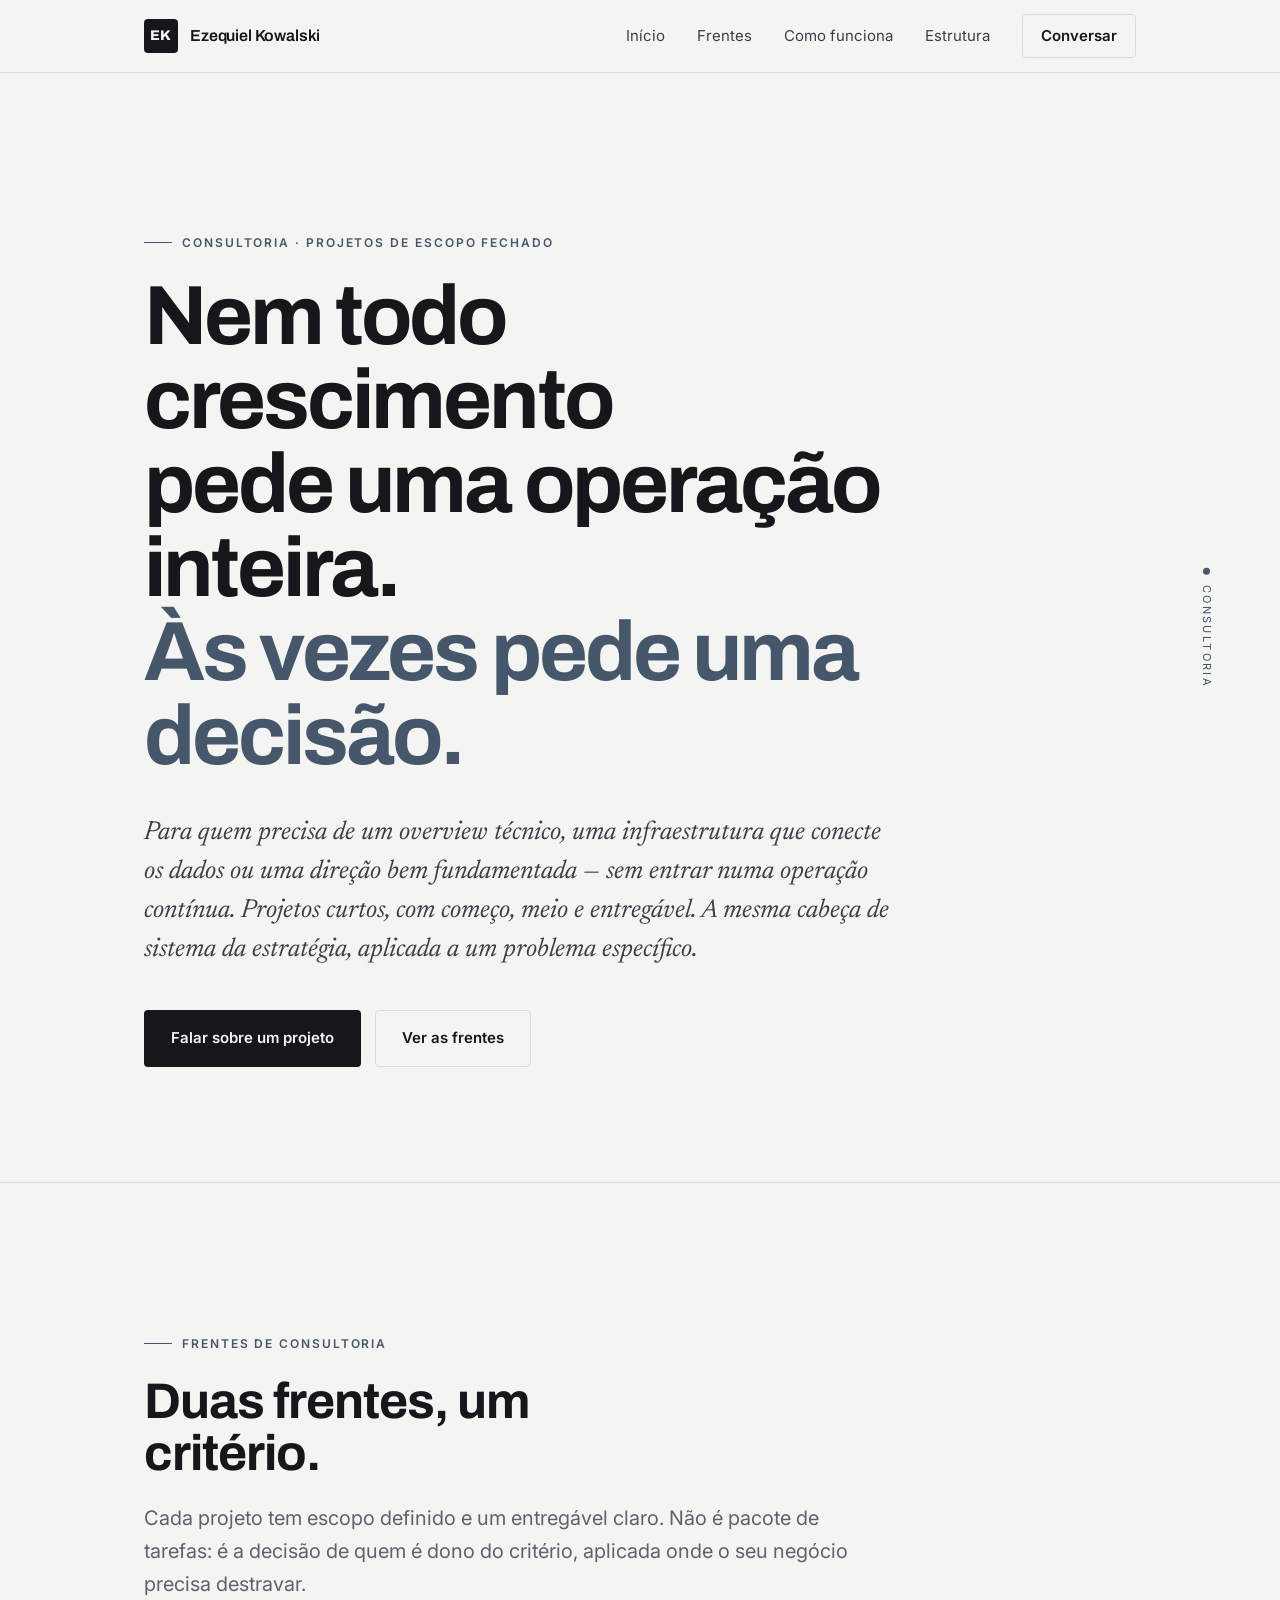
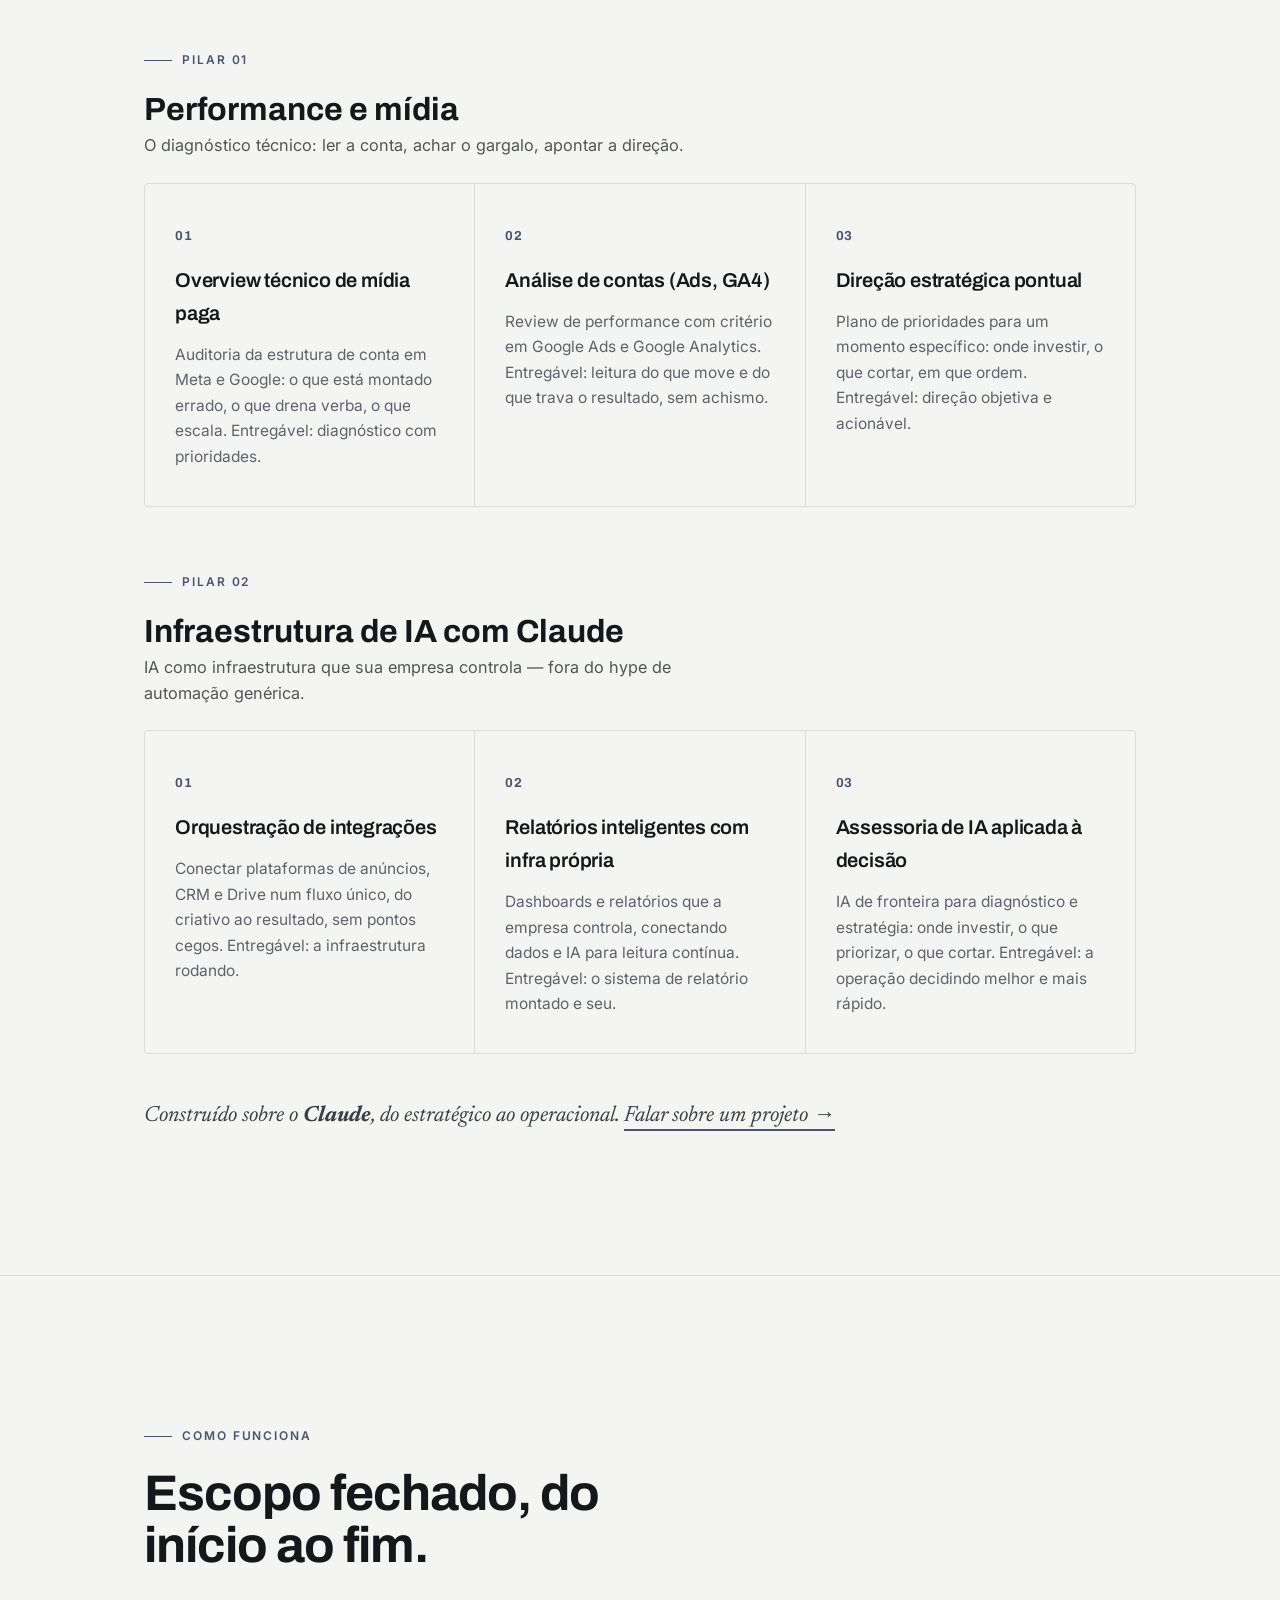
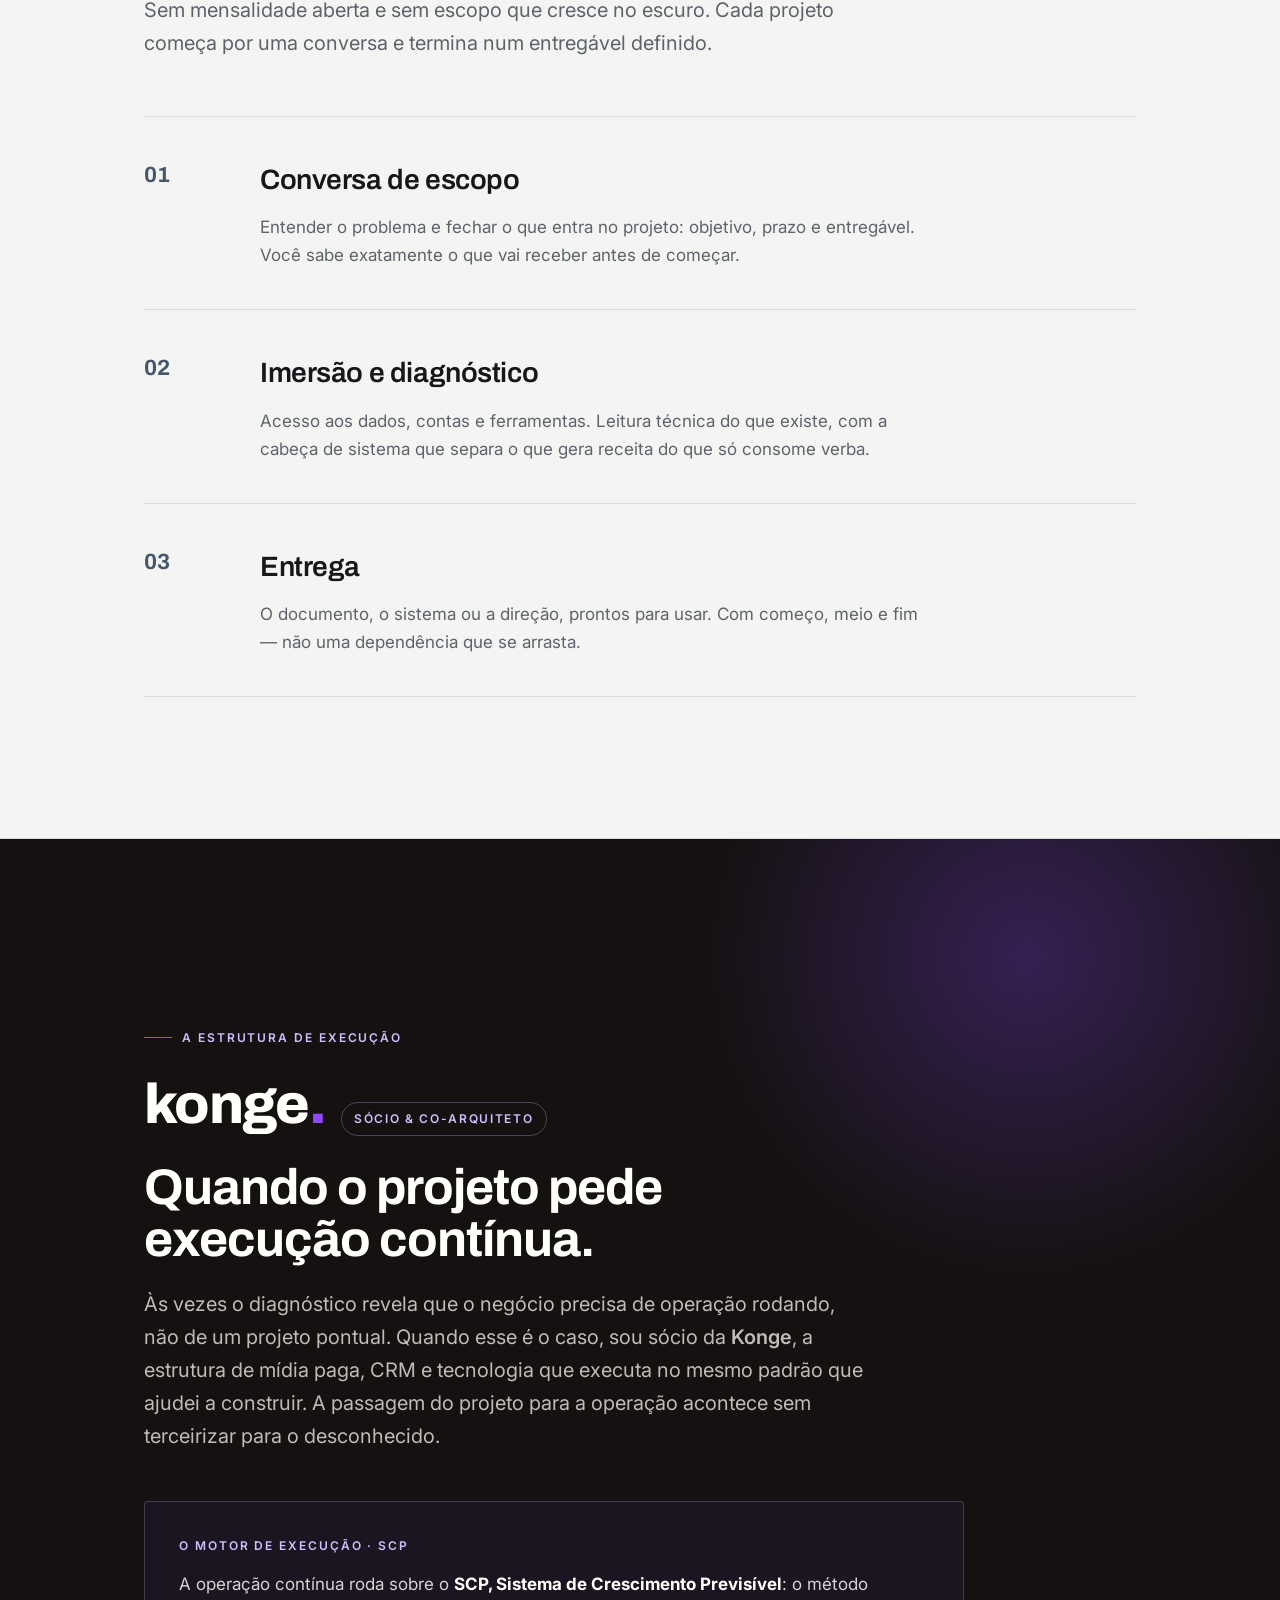
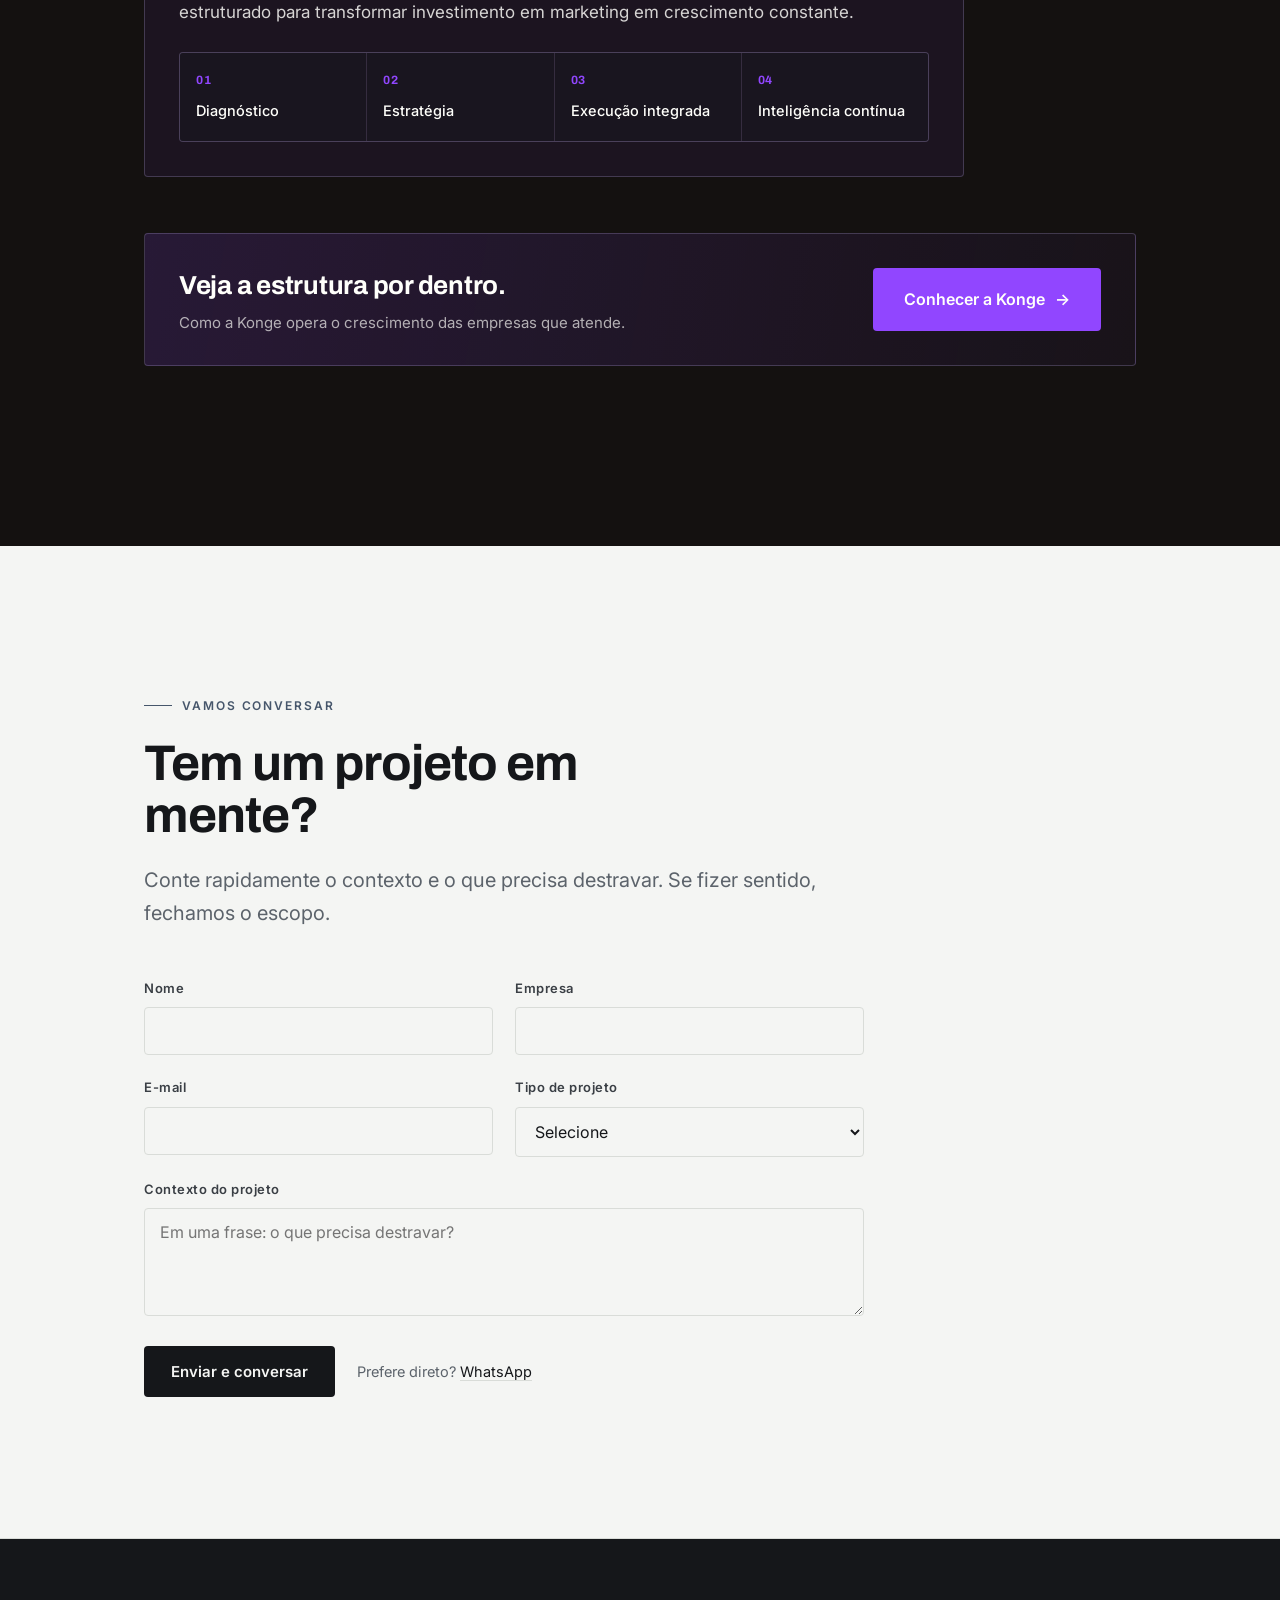
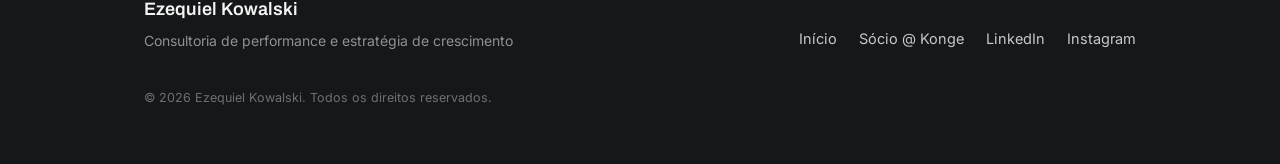
==== consultoria.html @ 9705c86f "Add files via upload" ====
<!DOCTYPE html>
<html lang="pt-BR">
<head>
  <meta charset="UTF-8" />
  <meta name="viewport" content="width=device-width, initial-scale=1.0" />

  <!-- ============================================================
       META / SEO
  ============================================================ -->
  <title>Consultoria por projeto | Ezequiel Kowalski</title>
  <meta name="description" content="Consultoria de performance por projeto: overview técnico de mídia paga, análise de contas (Google Ads, GA4) e infraestrutura de IA com Claude. Escopo fechado, entregável definido." />
  <meta name="author" content="Ezequiel Kowalski" />
  <meta name="robots" content="index, follow, max-image-preview:large" />
  <meta name="theme-color" content="#15171A" />
  <link rel="canonical" href="https://ezequielkowalski.com.br/consultoria" />

  <!-- Open Graph -->
  <meta property="og:type" content="website" />
  <meta property="og:site_name" content="Ezequiel Kowalski" />
  <meta property="og:title" content="Consultoria por projeto | Ezequiel Kowalski" />
  <meta property="og:description" content="Projetos de escopo fechado: diagnóstico técnico de mídia, análise de contas e infraestrutura de IA com Claude." />
  <meta property="og:url" content="https://ezequielkowalski.com.br/consultoria" />
  <meta property="og:image" content="https://ezequielkowalski.com.br/og-image.png" />
  <meta property="og:image:width" content="1200" />
  <meta property="og:image:height" content="630" />
  <meta property="og:locale" content="pt_BR" />

  <!-- Twitter / X -->
  <meta name="twitter:card" content="summary_large_image" />
  <meta name="twitter:title" content="Consultoria por projeto | Ezequiel Kowalski" />
  <meta name="twitter:description" content="Projetos de escopo fechado: diagnóstico técnico de mídia, análise de contas e infraestrutura de IA com Claude." />
  <meta name="twitter:image" content="https://ezequielkowalski.com.br/og-image.png" />

  <link rel="icon" type="image/svg+xml" href="favicon.svg" />

  <!-- Dados estruturados: serviços de consultoria -->
  <script type="application/ld+json">
  {
    "@context": "https://schema.org",
    "@type": "ProfessionalService",
    "name": "Ezequiel Kowalski — Consultoria por projeto",
    "url": "https://ezequielkowalski.com.br/consultoria",
    "image": "https://ezequielkowalski.com.br/og-image.png",
    "description": "Consultoria de performance e infraestrutura de IA por projeto, com escopo fechado e entregável definido.",
    "areaServed": "BR",
    "provider": {
      "@type": "Person",
      "name": "Ezequiel Kowalski",
      "url": "https://ezequielkowalski.com.br/"
    },
    "hasOfferCatalog": {
      "@type": "OfferCatalog",
      "name": "Frentes de consultoria",
      "itemListElement": [
        {
          "@type": "OfferCatalog",
          "name": "Performance e mídia",
          "itemListElement": [
            { "@type": "Offer", "itemOffered": { "@type": "Service", "name": "Overview técnico de mídia paga" } },
            { "@type": "Offer", "itemOffered": { "@type": "Service", "name": "Análise de contas (Google Ads, GA4)" } },
            { "@type": "Offer", "itemOffered": { "@type": "Service", "name": "Direção estratégica pontual" } }
          ]
        },
        {
          "@type": "OfferCatalog",
          "name": "Infraestrutura de IA com Claude",
          "itemListElement": [
            { "@type": "Offer", "itemOffered": { "@type": "Service", "name": "Orquestração de integrações" } },
            { "@type": "Offer", "itemOffered": { "@type": "Service", "name": "Relatórios inteligentes com infraestrutura própria" } },
            { "@type": "Offer", "itemOffered": { "@type": "Service", "name": "Assessoria de IA aplicada à decisão" } }
          ]
        }
      ]
    }
  }
  </script>

  <!-- Fontes -->
  <link rel="preconnect" href="https://fonts.googleapis.com" />
  <link rel="preconnect" href="https://fonts.gstatic.com" crossorigin />
  <link href="https://fonts.googleapis.com/css2?family=Archivo:wght@500;600;700;800&family=Inter:wght@400;500;600&family=Newsreader:ital,opsz,wght@1,18..72,400;1,18..72,500&display=swap" rel="stylesheet" />

  <link rel="stylesheet" href="style.css" />

  <!-- Estilo exclusivo desta página: cabeçalho de cada pilar.
       Escopo isolado (classes .pilar*) — não afeta o restante do site. -->
  <style>
    .pilar { margin-top: 3.5rem; }
    .pilar:first-of-type { margin-top: 2.5rem; }
    .pilar .grid-3 { margin-top: 1.5rem; }
    .pilar__title {
      font-family: 'Archivo', system-ui, sans-serif;
      font-weight: 700;
      font-size: clamp(1.5rem, 3.2vw, 2rem);
      line-height: 1.12;
      margin: 0 0 .35rem;
    }
    .pilar__lead {
      font-family: 'Inter', system-ui, sans-serif;
      font-size: 1.02rem;
      line-height: 1.55;
      opacity: .72;
      max-width: 54ch;
      margin: 0;
    }
  </style>
</head>

<body>
  <a class="skip-link" href="#hero">Pular para o conteúdo</a>

  <!-- ============================================================
       CABEÇALHO / NAVEGAÇÃO
       Links para seções da home apontam para index.html#...,
       pois aqui é uma página separada.
  ============================================================ -->
  <header class="nav" id="topo">
    <div class="wrap nav__inner">
      <a class="brand" href="index.html" aria-label="Ezequiel Kowalski — início">
        <span class="brand__mark" aria-hidden="true">EK</span>
        <span class="brand__name">Ezequiel Kowalski</span>
      </a>

      <nav class="nav__links" aria-label="Navegação principal">
        <a href="index.html">Início</a>
        <a href="#frentes">Frentes</a>
        <a href="#como">Como funciona</a>
        <a href="#konge">Estrutura</a>
        <a class="nav__cta" href="#contato">Conversar</a>
      </nav>

      <button class="nav__toggle" aria-expanded="false" aria-controls="menu-mobile" aria-label="Abrir menu">
        <span></span><span></span>
      </button>
    </div>

    <nav class="nav__mobile" id="menu-mobile" aria-label="Navegação mobile">
      <a href="index.html">Início</a>
      <a href="#frentes">Frentes</a>
      <a href="#como">Como funciona</a>
      <a href="#konge">Estrutura</a>
      <a href="#contato">Conversar</a>
    </nav>
  </header>

  <main>
    <!-- ============================================================
         HERO  —  voz de projeto pontual (distinta da home)
    ============================================================ -->
    <section class="hero" id="hero">
      <div class="wrap">
        <p class="eyebrow reveal">Consultoria · projetos de escopo fechado</p>

        <h1 class="hero__title reveal">
          Nem todo crescimento<br class="hero__br" />
          pede uma operação inteira.<br class="hero__br" />
          <span class="hero__title-accent">Às vezes pede uma decisão.</span>
        </h1>

        <p class="hero__lead reveal">
          Para quem precisa de um overview técnico, uma infraestrutura que conecte os dados
          ou uma direção bem fundamentada — sem entrar numa operação contínua. Projetos curtos,
          com começo, meio e entregável. A mesma cabeça de sistema da estratégia,
          aplicada a um problema específico.
        </p>

        <div class="hero__actions reveal">
          <a class="btn btn--primary" href="#contato">Falar sobre um projeto</a>
          <a class="btn btn--ghost" href="#frentes">Ver as frentes</a>
        </div>
      </div>

      <div class="axis-tag" aria-hidden="true">
        <span class="axis-tag__dot"></span>
        <span class="axis-tag__label">consultoria</span>
      </div>
    </section>

    <!-- ============================================================
         FRENTES  —  dois pilares, projetos de escopo fechado dentro
    ============================================================ -->
    <section class="section frentes" id="frentes">
      <div class="wrap">
        <p class="eyebrow">Frentes de consultoria</p>
        <h2 class="section__title">Duas frentes, um critério.</h2>
        <p class="section__lead">
          Cada projeto tem escopo definido e um entregável claro. Não é pacote de tarefas:
          é a decisão de quem é dono do critério, aplicada onde o seu negócio precisa destravar.
        </p>

        <!-- PILAR 1 -->
        <div class="pilar">
          <p class="eyebrow">Pilar 01</p>
          <h3 class="pilar__title">Performance e mídia</h3>
          <p class="pilar__lead">O diagnóstico técnico: ler a conta, achar o gargalo, apontar a direção.</p>

          <div class="grid-3">
            <article class="card">
              <span class="card__num">01</span>
              <h3 class="card__title">Overview técnico de mídia paga</h3>
              <p>Auditoria da estrutura de conta em Meta e Google: o que está montado errado, o que drena verba, o que escala. Entregável: diagnóstico com prioridades.</p>
            </article>
            <article class="card">
              <span class="card__num">02</span>
              <h3 class="card__title">Análise de contas (Ads, GA4)</h3>
              <p>Review de performance com critério em Google Ads e Google Analytics. Entregável: leitura do que move e do que trava o resultado, sem achismo.</p>
            </article>
            <article class="card">
              <span class="card__num">03</span>
              <h3 class="card__title">Direção estratégica pontual</h3>
              <p>Plano de prioridades para um momento específico: onde investir, o que cortar, em que ordem. Entregável: direção objetiva e acionável.</p>
            </article>
          </div>
        </div>

        <!-- PILAR 2 -->
        <div class="pilar">
          <p class="eyebrow">Pilar 02</p>
          <h3 class="pilar__title">Infraestrutura de IA com Claude</h3>
          <p class="pilar__lead">IA como infraestrutura que sua empresa controla — fora do hype de automação genérica.</p>

          <div class="grid-3">
            <article class="card">
              <span class="card__num">01</span>
              <h3 class="card__title">Orquestração de integrações</h3>
              <p>Conectar plataformas de anúncios, CRM e Drive num fluxo único, do criativo ao resultado, sem pontos cegos. Entregável: a infraestrutura rodando.</p>
            </article>
            <article class="card">
              <span class="card__num">02</span>
              <h3 class="card__title">Relatórios inteligentes com infra própria</h3>
              <p>Dashboards e relatórios que a empresa controla, conectando dados e IA para leitura contínua. Entregável: o sistema de relatório montado e seu.</p>
            </article>
            <article class="card">
              <span class="card__num">03</span>
              <h3 class="card__title">Assessoria de IA aplicada à decisão</h3>
              <p>IA de fronteira para diagnóstico e estratégia: onde investir, o que priorizar, o que cortar. Entregável: a operação decidindo melhor e mais rápido.</p>
            </article>
          </div>
        </div>

        <p class="metodo__bridge">
          Construído sobre o <strong>Claude</strong>, do estratégico ao operacional.
          <a href="#contato">Falar sobre um projeto →</a>
        </p>
      </div>
    </section>

    <!-- ============================================================
         COMO FUNCIONA  —  formato de entrega
    ============================================================ -->
    <section class="section metodo" id="como">
      <div class="wrap">
        <p class="eyebrow">Como funciona</p>
        <h2 class="section__title">Escopo fechado, do início ao fim.</h2>
        <p class="section__lead">
          Sem mensalidade aberta e sem escopo que cresce no escuro. Cada projeto começa por uma
          conversa e termina num entregável definido.
        </p>

        <ol class="steps">
          <li class="step">
            <span class="step__num">01</span>
            <div class="step__body">
              <h3 class="step__title">Conversa de escopo</h3>
              <p>Entender o problema e fechar o que entra no projeto: objetivo, prazo e entregável. Você sabe exatamente o que vai receber antes de começar.</p>
            </div>
          </li>
          <li class="step">
            <span class="step__num">02</span>
            <div class="step__body">
              <h3 class="step__title">Imersão e diagnóstico</h3>
              <p>Acesso aos dados, contas e ferramentas. Leitura técnica do que existe, com a cabeça de sistema que separa o que gera receita do que só consome verba.</p>
            </div>
          </li>
          <li class="step">
            <span class="step__num">03</span>
            <div class="step__body">
              <h3 class="step__title">Entrega</h3>
              <p>O documento, o sistema ou a direção, prontos para usar. Com começo, meio e fim — não uma dependência que se arrasta.</p>
            </div>
          </li>
        </ol>
      </div>
    </section>

    <!-- ============================================================
         KONGE  —  ponto de virada para execução contínua
         Mesmo bloco escuro da home (roxo só aqui).
    ============================================================ -->
    <section class="section engine" id="konge">
      <div class="wrap">
        <p class="eyebrow eyebrow--light">A estrutura de execução</p>

        <div class="engine__brand">
          <span class="engine__wordmark">konge<span class="engine__dot">.</span></span>
          <span class="engine__brand-tag">sócio &amp; co-arquiteto</span>
        </div>

        <h2 class="section__title section__title--light">Quando o projeto pede execução contínua.</h2>
        <p class="section__lead section__lead--light">
          Às vezes o diagnóstico revela que o negócio precisa de operação rodando, não de um projeto
          pontual. Quando esse é o caso, sou sócio da <strong>Konge</strong>, a estrutura de mídia paga,
          CRM e tecnologia que executa no mesmo padrão que ajudei a construir. A passagem do projeto
          para a operação acontece sem terceirizar para o desconhecido.
        </p>

        <div class="engine__scp">
          <p class="engine__scp-eyebrow">O motor de execução · SCP</p>
          <p class="engine__scp-text">
            A operação contínua roda sobre o <strong>SCP, Sistema de Crescimento Previsível</strong>:
            o método estruturado para transformar investimento em marketing em crescimento constante.
          </p>
          <ul class="scp-pillars" aria-label="Etapas do SCP">
            <li><span class="scp-pillars__n">01</span> Diagnóstico</li>
            <li><span class="scp-pillars__n">02</span> Estratégia</li>
            <li><span class="scp-pillars__n">03</span> Execução integrada</li>
            <li><span class="scp-pillars__n">04</span> Inteligência contínua</li>
          </ul>
        </div>

        <div class="engine__cta">
          <div class="engine__cta-text">
            <p class="engine__cta-title">Veja a estrutura por dentro.</p>
            <p class="engine__cta-sub">Como a Konge opera o crescimento das empresas que atende.</p>
          </div>
          <a class="btn btn--purple btn--lg" href="https://www.konge.com.br/" target="_blank" rel="noopener">
            Conhecer a Konge
            <span aria-hidden="true">→</span>
          </a>
        </div>
      </div>
    </section>

    <!-- ============================================================
         CONTATO  —  mesmo formulário/Formspree da home
    ============================================================ -->
    <section class="section contato" id="contato">
      <div class="wrap">
        <p class="eyebrow">Vamos conversar</p>
        <h2 class="section__title">Tem um projeto em mente?</h2>
        <p class="section__lead">
          Conte rapidamente o contexto e o que precisa destravar. Se fizer sentido, fechamos o escopo.
        </p>

        <form class="form" action="https://formspree.io/f/mwvjqpdy" method="POST" novalidate>
          <input type="text" name="_gotcha" class="hp" tabindex="-1" autocomplete="off" aria-hidden="true" />
          <input type="hidden" name="_subject" value="Novo contato — Consultoria por projeto (ezequielkowalski.com.br)" />

          <div class="form__row">
            <label class="field">
              <span class="field__label">Nome</span>
              <input type="text" name="nome" required autocomplete="name" />
            </label>
            <label class="field">
              <span class="field__label">Empresa</span>
              <input type="text" name="empresa" autocomplete="organization" />
            </label>
          </div>

          <div class="form__row">
            <label class="field">
              <span class="field__label">E-mail</span>
              <input type="email" name="email" required autocomplete="email" />
            </label>
            <label class="field">
              <span class="field__label">Tipo de projeto</span>
              <select name="projeto">
                <option value="">Selecione</option>
                <option>Overview técnico de mídia paga</option>
                <option>Análise de contas (Ads, GA4)</option>
                <option>Direção estratégica pontual</option>
                <option>Orquestração de integrações</option>
                <option>Relatórios inteligentes com IA</option>
                <option>Assessoria de IA para decisão</option>
                <option>Ainda não sei / quero conversar</option>
              </select>
            </label>
          </div>

          <label class="field">
            <span class="field__label">Contexto do projeto</span>
            <textarea name="desafio" rows="4" placeholder="Em uma frase: o que precisa destravar?"></textarea>
          </label>

          <div class="form__footer">
            <button type="submit" class="btn btn--primary">Enviar e conversar</button>
            <p class="form__alt">
              Prefere direto?
              <a href="https://wa.me/5547984792244" target="_blank" rel="noopener">WhatsApp</a>
            </p>
          </div>

          <p class="form__status" role="status" aria-live="polite" hidden></p>
        </form>
      </div>
    </section>
  </main>

  <!-- ============================================================
       RODAPÉ
  ============================================================ -->
  <footer class="footer">
    <div class="wrap footer__inner">
      <div>
        <p class="footer__name">Ezequiel Kowalski</p>
        <p class="footer__role">Consultoria de performance e estratégia de crescimento</p>
      </div>
      <div class="footer__links">
        <a href="index.html">Início</a>
        <a href="https://www.konge.com.br/" target="_blank" rel="noopener">Sócio @ Konge</a>
        <a href="https://www.linkedin.com/in/ezequielkc/" target="_blank" rel="noopener">LinkedIn</a>
        <a href="https://www.instagram.com/ezequielkowalski/" target="_blank" rel="noopener">Instagram</a>
      </div>
      <p class="footer__copy">© <span id="ano">2026</span> Ezequiel Kowalski. Todos os direitos reservados.</p>
    </div>
  </footer>

  <script src="main.js" defer></script>
</body>
</html>
---- style.css ----
/* ============================================================
   EZEQUIEL KOWALSKI — Estilo
   Identidade: estrategista / arquiteto de crescimento.
   Plano claro "editorial de precisão" (papel de prancheta frio),
   com handoff para o bloco escuro+roxo da Konge (o "motor").
   ============================================================ */

/* ---------- Tokens ---------- */
:root {
  /* Plano pessoal (claro) — papel frio, NÃO creme quente */
  --paper:      #F4F5F3;
  --paper-2:    #ECEEEA;
  --ink:        #15171A;
  --ink-soft:   #3A3F45;
  --graphite:   #5C636B;
  --hairline:   #D9DCD8;
  --slate:      #46566B;   /* acento sóbrio: ticks, eyebrows */

  /* Motor Konge (escuro) — IDV Konge, roxo só aqui */
  --konge-bg:     #141110;  /* Pitch Black */
  --konge-purple: #9146FF;  /* Roxo X11 */
  --konge-perv:   #CCC1FF;  /* Pervinca */
  --porcelana:    #FFFFFB;

  /* Tipografia */
  --font-display: "Archivo", system-ui, sans-serif;
  --font-body:    "Inter", system-ui, sans-serif;
  --font-serif:   "Newsreader", Georgia, serif;

  /* Layout */
  --maxw: 1120px;
  --gutter: clamp(20px, 5vw, 64px);
  --section-y: clamp(72px, 11vw, 144px);
  --radius: 4px;
  --ease: cubic-bezier(0.22, 0.61, 0.36, 1);
}

/* ---------- Reset ---------- */
*, *::before, *::after { box-sizing: border-box; margin: 0; padding: 0; }
html { scroll-behavior: smooth; -webkit-text-size-adjust: 100%; }
body {
  background: var(--paper);
  color: var(--ink);
  font-family: var(--font-body);
  font-size: 17px;
  line-height: 1.65;
  -webkit-font-smoothing: antialiased;
  text-rendering: optimizeLegibility;
  overflow-x: hidden;
}
img { max-width: 100%; display: block; }
a { color: inherit; text-decoration: none; }
ul, ol { list-style: none; }

.wrap { width: 100%; max-width: var(--maxw); margin-inline: auto; padding-inline: var(--gutter); }

.skip-link {
  position: absolute; left: -999px; top: 0; z-index: 100;
  background: var(--ink); color: var(--paper); padding: 12px 18px; border-radius: var(--radius);
}
.skip-link:focus { left: 12px; top: 12px; }

/* ---------- Tipografia base ---------- */
.eyebrow {
  font-family: var(--font-body);
  font-size: 12px; font-weight: 600; letter-spacing: 0.16em; text-transform: uppercase;
  color: var(--slate);
  display: inline-flex; align-items: center; gap: 10px;
  margin-bottom: 22px;
}
.eyebrow::before {
  content: ""; width: 28px; height: 1px; background: var(--slate); display: inline-block;
}
.eyebrow--light { color: var(--konge-perv); }
.eyebrow--light::before { background: var(--konge-purple); }

.section__title {
  font-family: var(--font-display);
  font-weight: 700;
  font-size: clamp(28px, 4.4vw, 50px);
  line-height: 1.04;
  letter-spacing: -0.02em;
  max-width: 18ch;
}
.section__title--light { color: var(--porcelana); }

.section__lead {
  font-size: clamp(17px, 2vw, 20px);
  color: var(--graphite);
  max-width: 56ch;
  margin-top: 22px;
}
.section__lead--light { color: rgba(255,255,251,0.72); }
.section__lead strong, .hero__lead strong { color: inherit; font-weight: 600; }

/* ---------- Botões ---------- */
.btn {
  display: inline-flex; align-items: center; gap: 10px;
  font-family: var(--font-body); font-weight: 600; font-size: 15px;
  padding: 15px 26px; border-radius: var(--radius);
  border: 1px solid transparent; cursor: pointer;
  transition: transform .25s var(--ease), background .25s var(--ease), color .25s var(--ease), border-color .25s var(--ease);
}
.btn--primary { background: var(--ink); color: var(--paper); }
.btn--primary:hover { transform: translateY(-2px); background: #000; }
.btn--ghost { background: transparent; color: var(--ink); border-color: var(--hairline); }
.btn--ghost:hover { border-color: var(--ink); transform: translateY(-2px); }
.btn--purple { background: var(--konge-purple); color: var(--porcelana); margin-top: 40px; }
.btn--purple:hover { transform: translateY(-2px); background: #7d2fff; }

/* ============================================================
   NAVEGAÇÃO
============================================================ */
.nav {
  position: sticky; top: 0; z-index: 50;
  background: color-mix(in srgb, var(--paper) 86%, transparent);
  backdrop-filter: blur(10px);
  border-bottom: 1px solid var(--hairline);
}
.nav__inner { display: flex; align-items: center; justify-content: space-between; height: 72px; }
.brand { display: flex; align-items: center; gap: 12px; }
.brand__mark {
  font-family: var(--font-display); font-weight: 800; font-size: 14px; letter-spacing: 0.02em;
  width: 34px; height: 34px; border-radius: var(--radius);
  background: var(--ink); color: var(--paper);
  display: grid; place-items: center;
}
.brand__name { font-family: var(--font-display); font-weight: 600; font-size: 16px; letter-spacing: -0.01em; }

.nav__links { display: flex; align-items: center; gap: 32px; }
.nav__links a { font-size: 15px; color: var(--ink-soft); transition: color .2s var(--ease); }
.nav__links a:hover { color: var(--ink); }
.nav__cta {
  border: 1px solid var(--hairline); padding: 9px 18px; border-radius: var(--radius);
  font-weight: 600; color: var(--ink) !important;
}
.nav__cta:hover { border-color: var(--ink); }

.nav__toggle {
  display: none; flex-direction: column; gap: 5px; background: none; border: 0; cursor: pointer; padding: 8px;
}
.nav__toggle span { width: 22px; height: 2px; background: var(--ink); transition: transform .3s var(--ease), opacity .3s var(--ease); }
.nav__toggle[aria-expanded="true"] span:nth-child(1) { transform: translateY(7px) rotate(45deg); }
.nav__toggle[aria-expanded="true"] span:nth-child(2) { transform: translateY(-0px) rotate(-45deg); }

.nav__mobile {
  display: none; flex-direction: column; padding: 8px var(--gutter) 24px;
  border-bottom: 1px solid var(--hairline); background: var(--paper);
}
.nav__mobile a { padding: 14px 0; font-size: 18px; border-bottom: 1px solid var(--hairline); }
.nav__mobile a:last-child { border-bottom: 0; }
.nav__mobile.is-open { display: flex; }

/* ============================================================
   HERO  +  EIXO-ASSINATURA
============================================================ */
.hero {
  position: relative;
  padding: clamp(64px, 12vw, 150px) 0 clamp(56px, 9vw, 120px);
  border-bottom: 1px solid var(--hairline);
}
.hero__title {
  font-family: var(--font-display);
  font-weight: 700;
  font-size: clamp(38px, 7.2vw, 84px);
  line-height: 1.0;
  letter-spacing: -0.035em;
  max-width: 16ch;
  margin-bottom: 36px;
}
.hero__title-accent { color: var(--slate); }
.hero__lead {
  font-family: var(--font-serif);
  font-style: italic;
  font-size: clamp(19px, 2.4vw, 26px);
  line-height: 1.5;
  color: var(--ink-soft);
  max-width: 50ch;
  margin-bottom: 40px;
}
.hero__actions { display: flex; flex-wrap: wrap; gap: 14px; }

/* Eixo medido: trilho vertical com tick (elemento de assinatura) */
.axis-tag {
  position: absolute; right: var(--gutter); top: 50%; transform: translateY(-50%);
  display: flex; align-items: center; gap: 10px;
  writing-mode: vertical-rl;
}
.axis-tag__dot { width: 7px; height: 7px; border-radius: 50%; background: var(--slate); }
.axis-tag__label {
  font-size: 11px; letter-spacing: 0.22em; text-transform: uppercase; color: var(--slate);
}

/* ============================================================
   SEÇÕES GENÉRICAS
============================================================ */
.section { padding: var(--section-y) 0; border-bottom: 1px solid var(--hairline); }

/* ---- Problema (grid de cards) ---- */
.grid-3 {
  display: grid; grid-template-columns: repeat(3, 1fr); gap: 1px;
  background: var(--hairline); border: 1px solid var(--hairline);
  margin-top: 56px; border-radius: var(--radius); overflow: hidden;
}
.card { background: var(--paper); padding: 36px 30px; }
.card__num {
  font-family: var(--font-display); font-weight: 700; font-size: 13px;
  color: var(--slate); letter-spacing: 0.05em;
}
.card__title { font-family: var(--font-display); font-weight: 600; font-size: 20px; margin: 16px 0 12px; letter-spacing: -0.01em; }
.card p { color: var(--graphite); font-size: 15.5px; }
.card__kicker { font-size: 11px; font-weight: 600; letter-spacing: 0.16em; text-transform: uppercase; color: var(--slate); }
.card__kicker + .card__title { margin-top: 14px; }

/* Seção IA */
.ia__grid { margin-top: 48px; }
.ia__note { margin-top: 36px; font-size: 16px; color: var(--graphite); max-width: 70ch; }
.ia__note strong { color: var(--ink); font-weight: 600; }
.ia__link { display: inline-block; margin-left: 6px; font-weight: 600; color: var(--ink); border-bottom: 2px solid var(--slate); padding-bottom: 1px; white-space: nowrap; }
.ia__link:hover { color: var(--slate); }

/* ---- Método (passos) ---- */
.steps { margin-top: 56px; border-top: 1px solid var(--hairline); }
.step {
  display: grid; grid-template-columns: 88px 1fr; gap: 28px;
  padding: 40px 0; border-bottom: 1px solid var(--hairline);
  align-items: start;
}
.step__num {
  font-family: var(--font-display); font-weight: 700; font-size: 22px;
  color: var(--slate); letter-spacing: 0.02em;
}
.step__title { font-family: var(--font-display); font-weight: 600; font-size: clamp(21px, 2.6vw, 28px); letter-spacing: -0.015em; margin-bottom: 10px; }
.step__body p { color: var(--graphite); max-width: 60ch; }

.metodo__bridge { margin-top: 44px; font-family: var(--font-serif); font-style: italic; font-size: 22px; color: var(--ink-soft); }
.metodo__bridge a { border-bottom: 2px solid var(--slate); padding-bottom: 2px; transition: color .2s var(--ease); }
.metodo__bridge a:hover { color: var(--ink); }

/* ---- Atuação (lista indexada) ---- */
.atuacao__list { margin-top: 48px; border-top: 1px solid var(--hairline); }
.atuacao__list li {
  display: grid; grid-template-columns: 60px 1fr; gap: 24px;
  padding: 30px 0; border-bottom: 1px solid var(--hairline); align-items: baseline;
}
.atuacao__index { font-family: var(--font-display); font-weight: 700; color: var(--slate); font-size: 18px; }
.atuacao__list h3 { font-family: var(--font-display); font-weight: 600; font-size: clamp(19px, 2.2vw, 24px); letter-spacing: -0.01em; margin-bottom: 6px; }
.atuacao__list p { color: var(--graphite); max-width: 64ch; }

/* ============================================================
   KONGE  —  o motor (bloco escuro + roxo)
============================================================ */
.engine {
  background: var(--konge-bg);
  color: var(--porcelana);
  border-bottom: none;
  position: relative;
  overflow: hidden;
  padding-block: clamp(96px, 14vw, 184px);
}
.engine::before {
  /* halo roxo sutil, atmosfera do "motor" */
  content: ""; position: absolute; top: -20%; right: -10%;
  width: 60vw; height: 60vw; max-width: 760px; max-height: 760px;
  background: radial-gradient(circle, rgba(145,70,255,0.28), transparent 62%);
  pointer-events: none;
}
.engine .wrap { position: relative; }

/* Wordmark / marca da Konge */
.engine__brand { display: flex; align-items: baseline; flex-wrap: wrap; gap: 16px; margin: 8px 0 26px; }
.engine__wordmark {
  font-family: var(--font-display); font-weight: 800; font-size: clamp(34px, 6vw, 56px);
  letter-spacing: -0.03em; color: var(--porcelana); line-height: 1;
}
.engine__dot { color: var(--konge-purple); }
.engine__brand-tag {
  font-size: 12px; font-weight: 600; letter-spacing: 0.14em; text-transform: uppercase;
  color: var(--konge-perv); border: 1px solid rgba(204,193,255,0.3);
  padding: 6px 12px; border-radius: 999px;
}
.engine__logo { height: clamp(34px, 6vw, 56px); width: auto; margin: 8px 0 26px; }

.engine__scp {
  margin-top: 48px; padding: 34px; border-radius: var(--radius);
  border: 1px solid rgba(204,193,255,0.22);
  background: rgba(145,70,255,0.07);
  max-width: 820px;
}
.engine__scp-eyebrow { font-size: 12px; font-weight: 600; letter-spacing: 0.16em; text-transform: uppercase; color: var(--konge-perv); margin-bottom: 14px; }
.engine__scp-text { color: rgba(255,255,251,0.82); font-size: 17px; }
.engine__scp-text strong { color: var(--porcelana); }

/* Pilares do SCP */
.scp-pillars {
  display: grid; grid-template-columns: repeat(4, 1fr); gap: 1px;
  margin-top: 26px; background: rgba(204,193,255,0.14);
  border: 1px solid rgba(204,193,255,0.14); border-radius: var(--radius); overflow: hidden;
}
.scp-pillars li {
  background: #19151f; padding: 18px 16px; font-size: 14.5px; font-weight: 500; color: var(--porcelana);
  display: flex; flex-direction: column; gap: 8px;
}
.scp-pillars__n { font-family: var(--font-display); font-weight: 700; font-size: 12px; color: var(--konge-purple); letter-spacing: 0.06em; }

/* CTA reforçado */
.engine__cta {
  display: flex; flex-wrap: wrap; align-items: center; justify-content: space-between; gap: 24px;
  margin-top: 56px; padding: 30px 34px; border-radius: var(--radius);
  background: linear-gradient(100deg, rgba(145,70,255,0.16), rgba(145,70,255,0.04));
  border: 1px solid rgba(204,193,255,0.22);
}
.engine__cta-title { font-family: var(--font-display); font-weight: 700; font-size: clamp(20px, 2.6vw, 26px); letter-spacing: -0.01em; color: var(--porcelana); }
.engine__cta-sub { color: rgba(255,255,251,0.66); font-size: 15px; margin-top: 4px; }
.btn--lg { padding: 17px 30px; font-size: 16px; margin-top: 0; flex-shrink: 0; }

.stats {
  display: grid; grid-template-columns: repeat(4, 1fr); gap: 24px;
  margin-top: 56px; padding-top: 40px; border-top: 1px solid rgba(255,255,251,0.12);
}
.stat__value { display: block; font-family: var(--font-display); font-weight: 700; font-size: clamp(28px, 4vw, 42px); letter-spacing: -0.02em; color: var(--porcelana); white-space: nowrap; }
.stat__label { display: block; margin-top: 6px; font-size: 13.5px; color: rgba(255,255,251,0.6); }
.stats__note { margin-top: 22px; font-size: 13px; color: rgba(255,255,251,0.45); }

/* ============================================================
   SOBRE
============================================================ */
.sobre__inner { display: grid; grid-template-columns: 0.8fr 1.2fr; gap: clamp(32px, 6vw, 80px); align-items: center; }
.sobre__photo {
  aspect-ratio: 4 / 5; border-radius: var(--radius); overflow: hidden;
  background-image: url('ezequiel.jpg');
  background-size: cover; background-position: center 20%;
  border: 1px solid var(--hairline);
  display: grid; place-items: center;
}
.sobre__photo-fallback { display: none; }
.sobre__text p { color: var(--graphite); margin-top: 18px; max-width: 56ch; }
.sobre__text p:first-of-type { margin-top: 26px; }
.sobre__text strong { color: var(--ink); font-weight: 600; }
.sobre__quote {
  font-family: var(--font-serif); font-style: italic; font-size: clamp(20px, 2.4vw, 26px);
  color: var(--ink) !important; line-height: 1.45; margin-top: 32px !important;
  padding-left: 22px; border-left: 2px solid var(--slate);
}

/* ============================================================
   CONTATO  (formulário)
============================================================ */
.form { margin-top: 48px; max-width: 720px; }
.form__row { display: grid; grid-template-columns: 1fr 1fr; gap: 22px; }
.field { display: block; margin-bottom: 22px; }
.field__label { display: block; font-size: 13px; font-weight: 600; letter-spacing: 0.04em; color: var(--ink-soft); margin-bottom: 8px; }
.field input, .field select, .field textarea {
  width: 100%; font-family: var(--font-body); font-size: 16px; color: var(--ink);
  background: var(--paper); border: 1px solid var(--hairline); border-radius: var(--radius);
  padding: 13px 15px; transition: border-color .2s var(--ease), box-shadow .2s var(--ease);
}
.field input:focus, .field select:focus, .field textarea:focus {
  outline: none; border-color: var(--ink); box-shadow: 0 0 0 3px rgba(70,86,107,0.12);
}
.field textarea { resize: vertical; }
.form__footer { display: flex; flex-wrap: wrap; align-items: center; gap: 22px; margin-top: 8px; }
.form__alt { font-size: 14.5px; color: var(--graphite); }
.form__alt a { color: var(--ink); border-bottom: 1px solid var(--hairline); }
.form__alt a:hover { border-color: var(--ink); }
.form__status { margin-top: 18px; font-size: 15px; }
.form__status.ok { color: #1f7a4d; }
.form__status.err { color: #b03030; }
/* Honeypot anti-spam: fora da tela, mas presente no DOM para enganar bots */
.hp { position: absolute !important; left: -9999px !important; width: 1px; height: 1px; overflow: hidden; opacity: 0; }

/* ============================================================
   RODAPÉ
============================================================ */
.footer { background: var(--ink); color: var(--paper); padding: 56px 0; }
.footer__inner { display: flex; flex-wrap: wrap; gap: 28px; justify-content: space-between; align-items: flex-end; }
.footer__name { font-family: var(--font-display); font-weight: 600; font-size: 18px; }
.footer__role { color: rgba(244,245,243,0.55); font-size: 14px; margin-top: 4px; }
.footer__links { display: flex; flex-wrap: wrap; gap: 22px; }
.footer__links a { font-size: 14.5px; color: rgba(244,245,243,0.8); border-bottom: 1px solid transparent; transition: border-color .2s var(--ease); }
.footer__links a:hover { border-color: rgba(244,245,243,0.6); }
.footer__copy { width: 100%; font-size: 12.5px; color: rgba(244,245,243,0.4); margin-top: 8px; }

/* ============================================================
   ANIMAÇÕES (revelar ao rolar)
============================================================ */
/* O estado oculto só vale quando o JS está ativo (classe em <html>).
   Sem JS, todo o conteúdo aparece normalmente. */
.has-reveal .reveal { opacity: 0; transform: translateY(18px); transition: opacity .7s var(--ease), transform .7s var(--ease); }
.reveal.is-visible { opacity: 1; transform: none; }
.reveal:nth-child(2) { transition-delay: .08s; }
.reveal:nth-child(3) { transition-delay: .16s; }
.reveal:nth-child(4) { transition-delay: .24s; }

/* ============================================================
   RESPONSIVO
============================================================ */
@media (max-width: 880px) {
  .nav__links { display: none; }
  .nav__toggle { display: flex; }
  .grid-3 { grid-template-columns: 1fr; }
  .sobre__inner { grid-template-columns: 1fr; }
  .sobre__media { max-width: 320px; }
  .stats { grid-template-columns: repeat(2, 1fr); gap: 32px 24px; }
  .scp-pillars { grid-template-columns: repeat(2, 1fr); }
  .engine__cta { flex-direction: column; align-items: flex-start; }
  .btn--lg { width: 100%; justify-content: center; }
  .form__row { grid-template-columns: 1fr; gap: 0; }
  .axis-tag { display: none; }
}
@media (max-width: 640px) {
  /* Headline do hero menor e fluindo natural (sem quebras forçadas) */
  .hero__br { display: none; }
  .hero__title { font-size: clamp(29px, 8.6vw, 42px); line-height: 1.12; letter-spacing: -0.02em; max-width: none; }
  .hero__lead { font-size: 18px; line-height: 1.5; }
}
@media (max-width: 520px) {
  body { font-size: 16px; }
  .step { grid-template-columns: 1fr; gap: 8px; }
  .step__num { font-size: 18px; }
  .hero__actions .btn { width: 100%; justify-content: center; }
  .engine__brand-tag { font-size: 11px; }
}

/* Acessibilidade: respeita preferência por menos movimento */
@media (prefers-reduced-motion: reduce) {
  html { scroll-behavior: auto; }
  .has-reveal .reveal { opacity: 1; transform: none; transition: none; }
  * { transition-duration: .01ms !important; animation-duration: .01ms !important; }
}

/* Foco visível por teclado */
a:focus-visible, button:focus-visible, input:focus-visible, select:focus-visible, textarea:focus-visible {
  outline: 2px solid var(--slate); outline-offset: 3px;
}
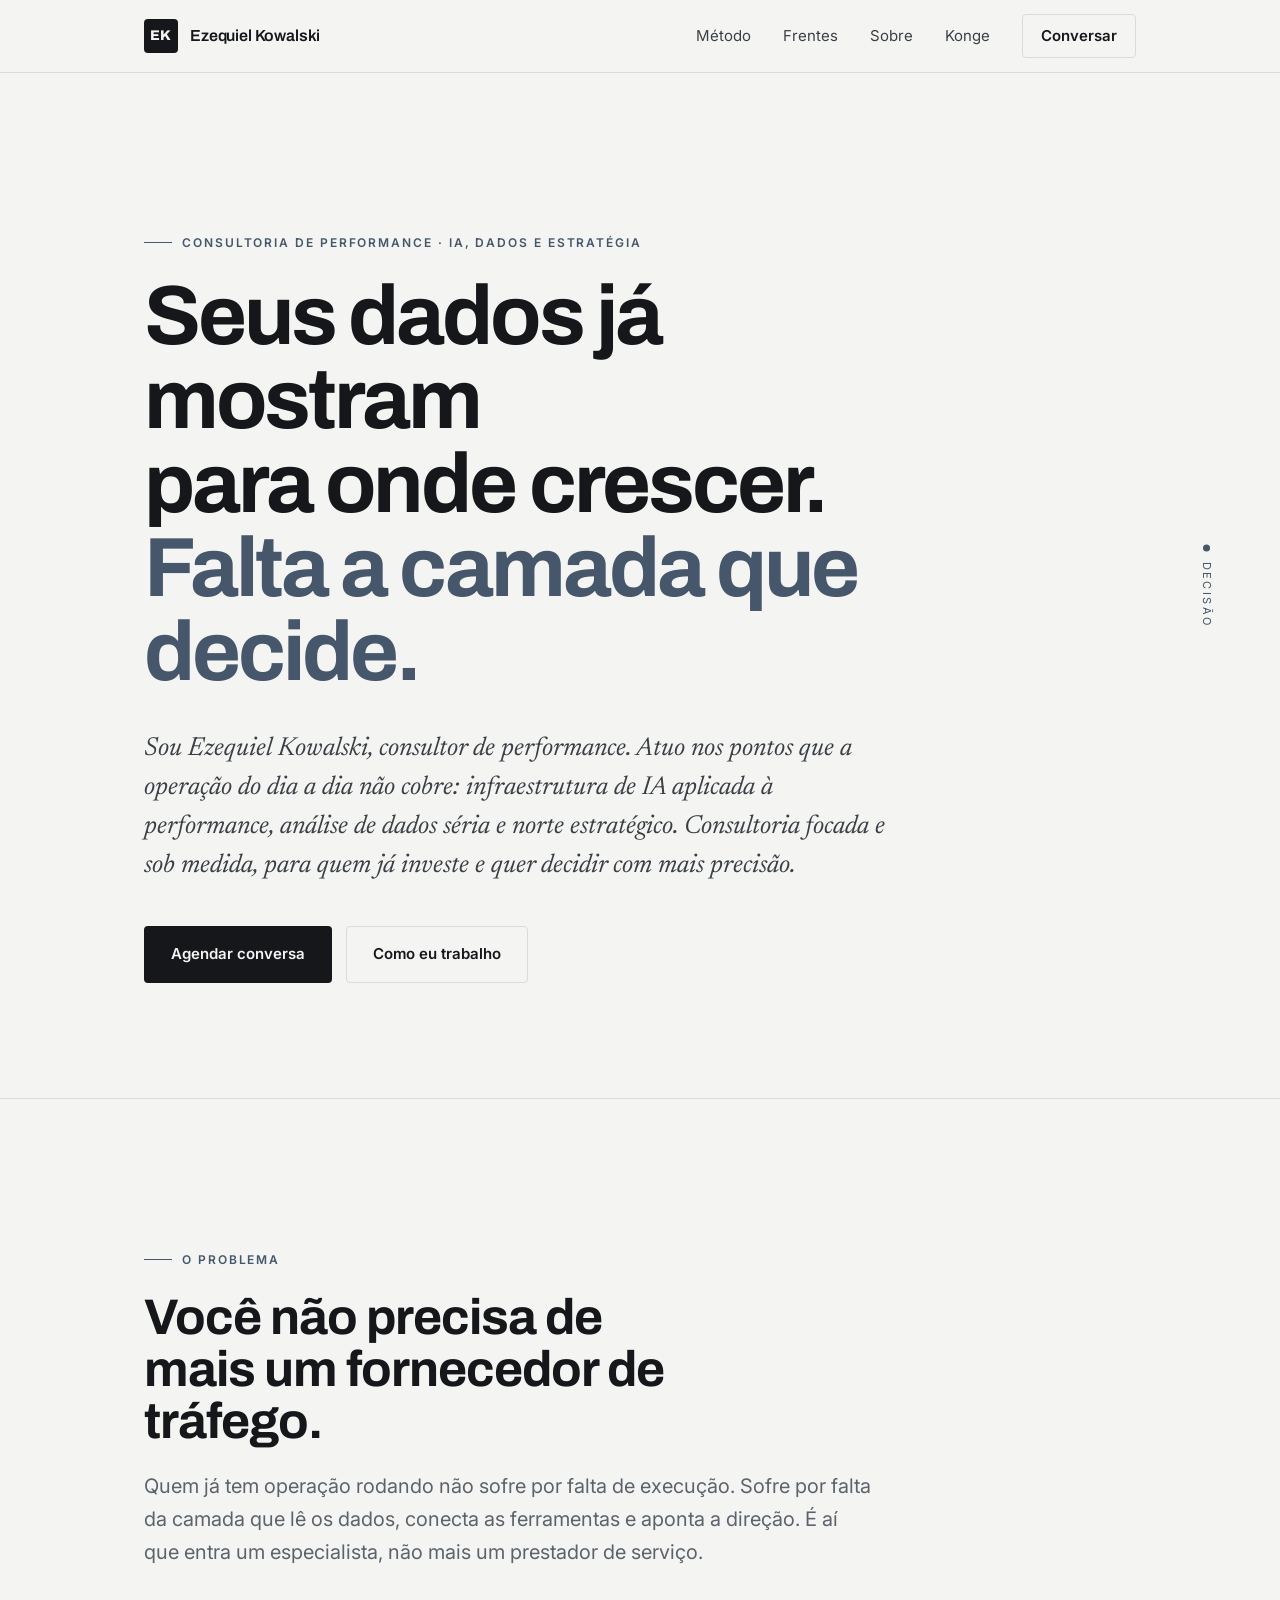
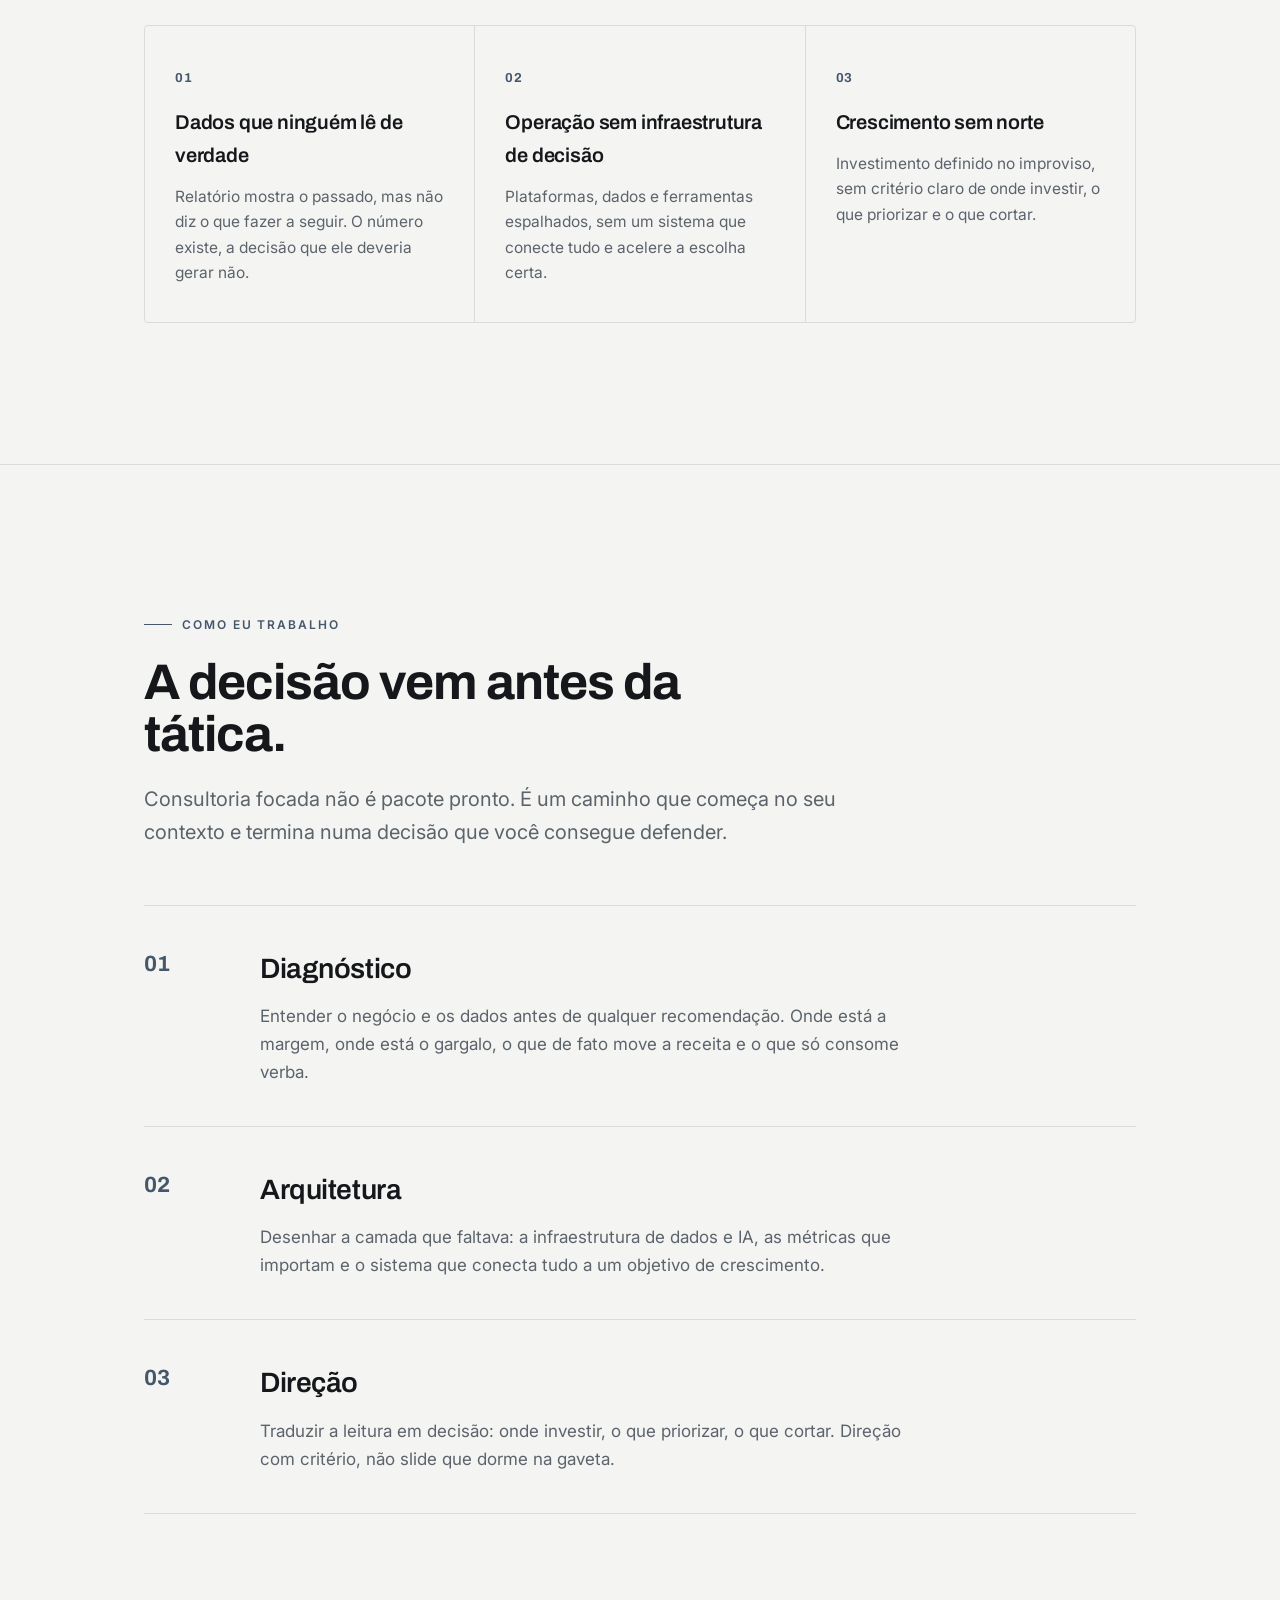
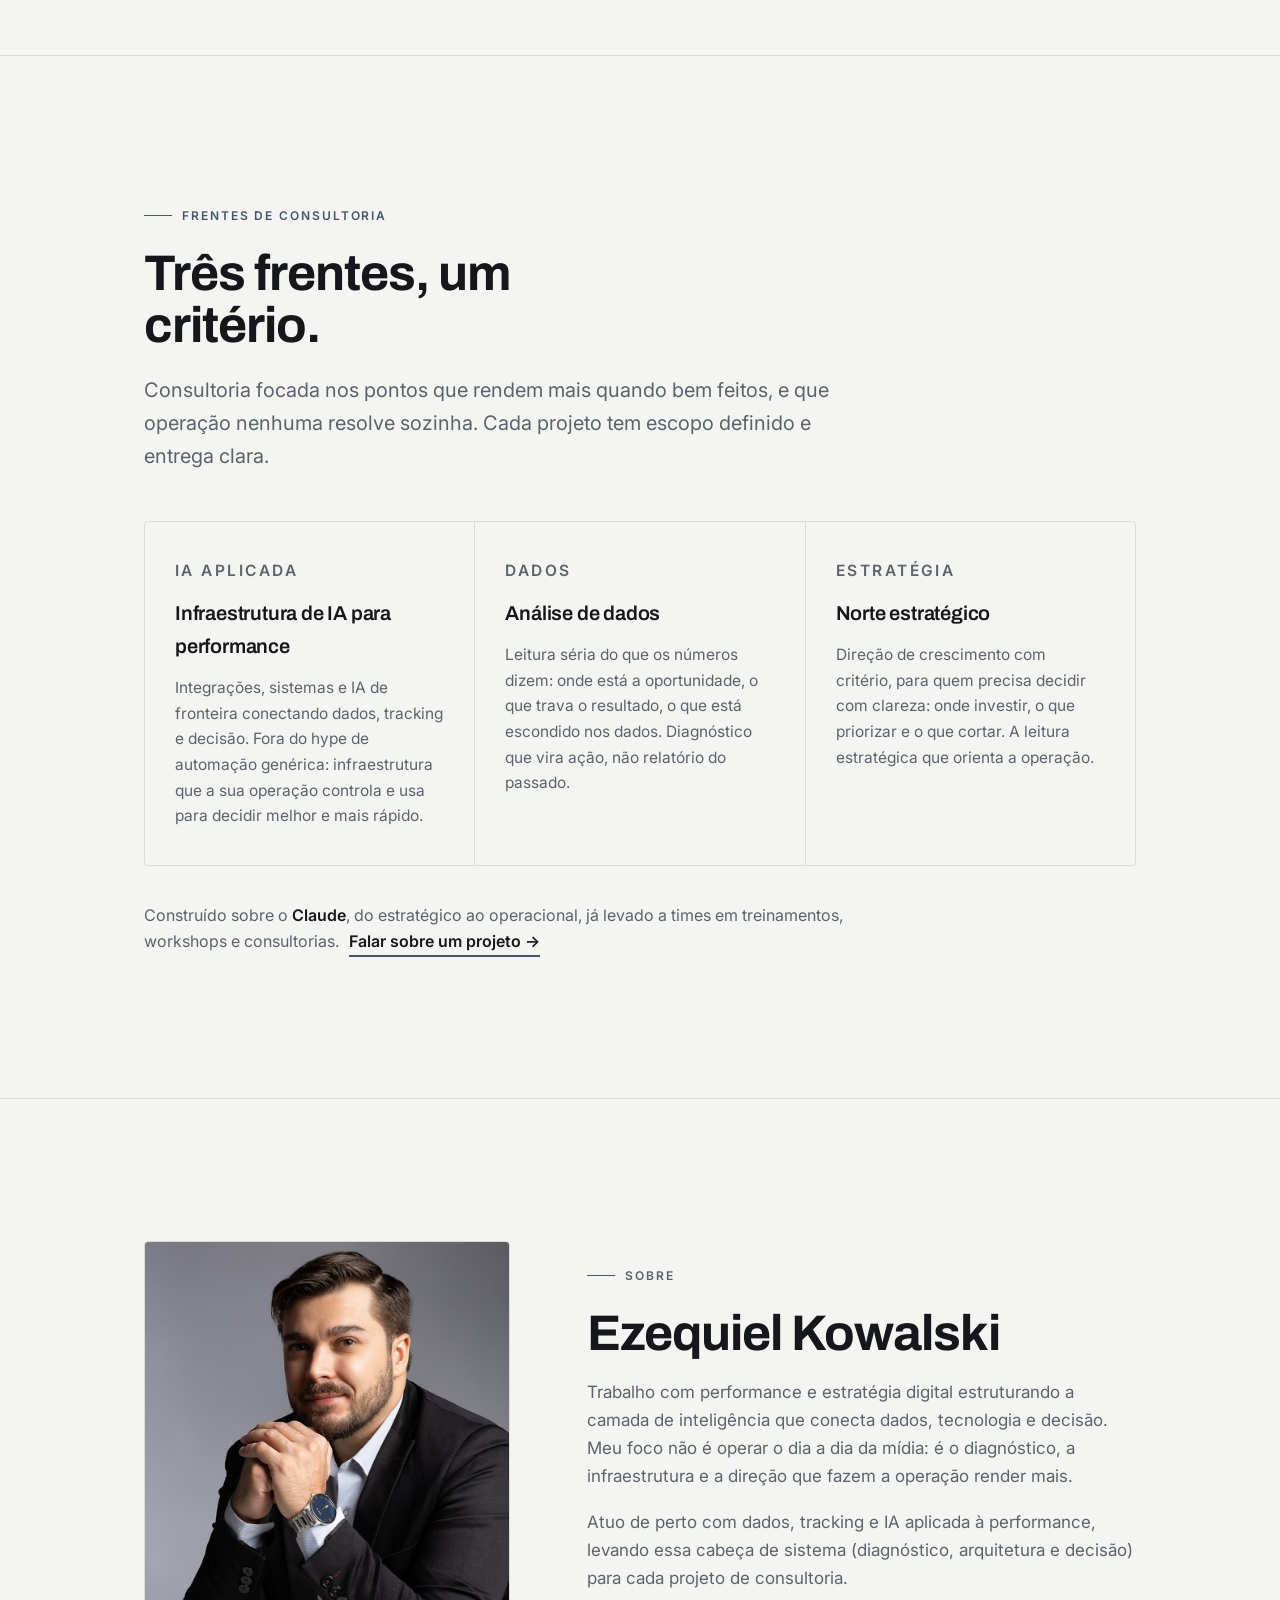
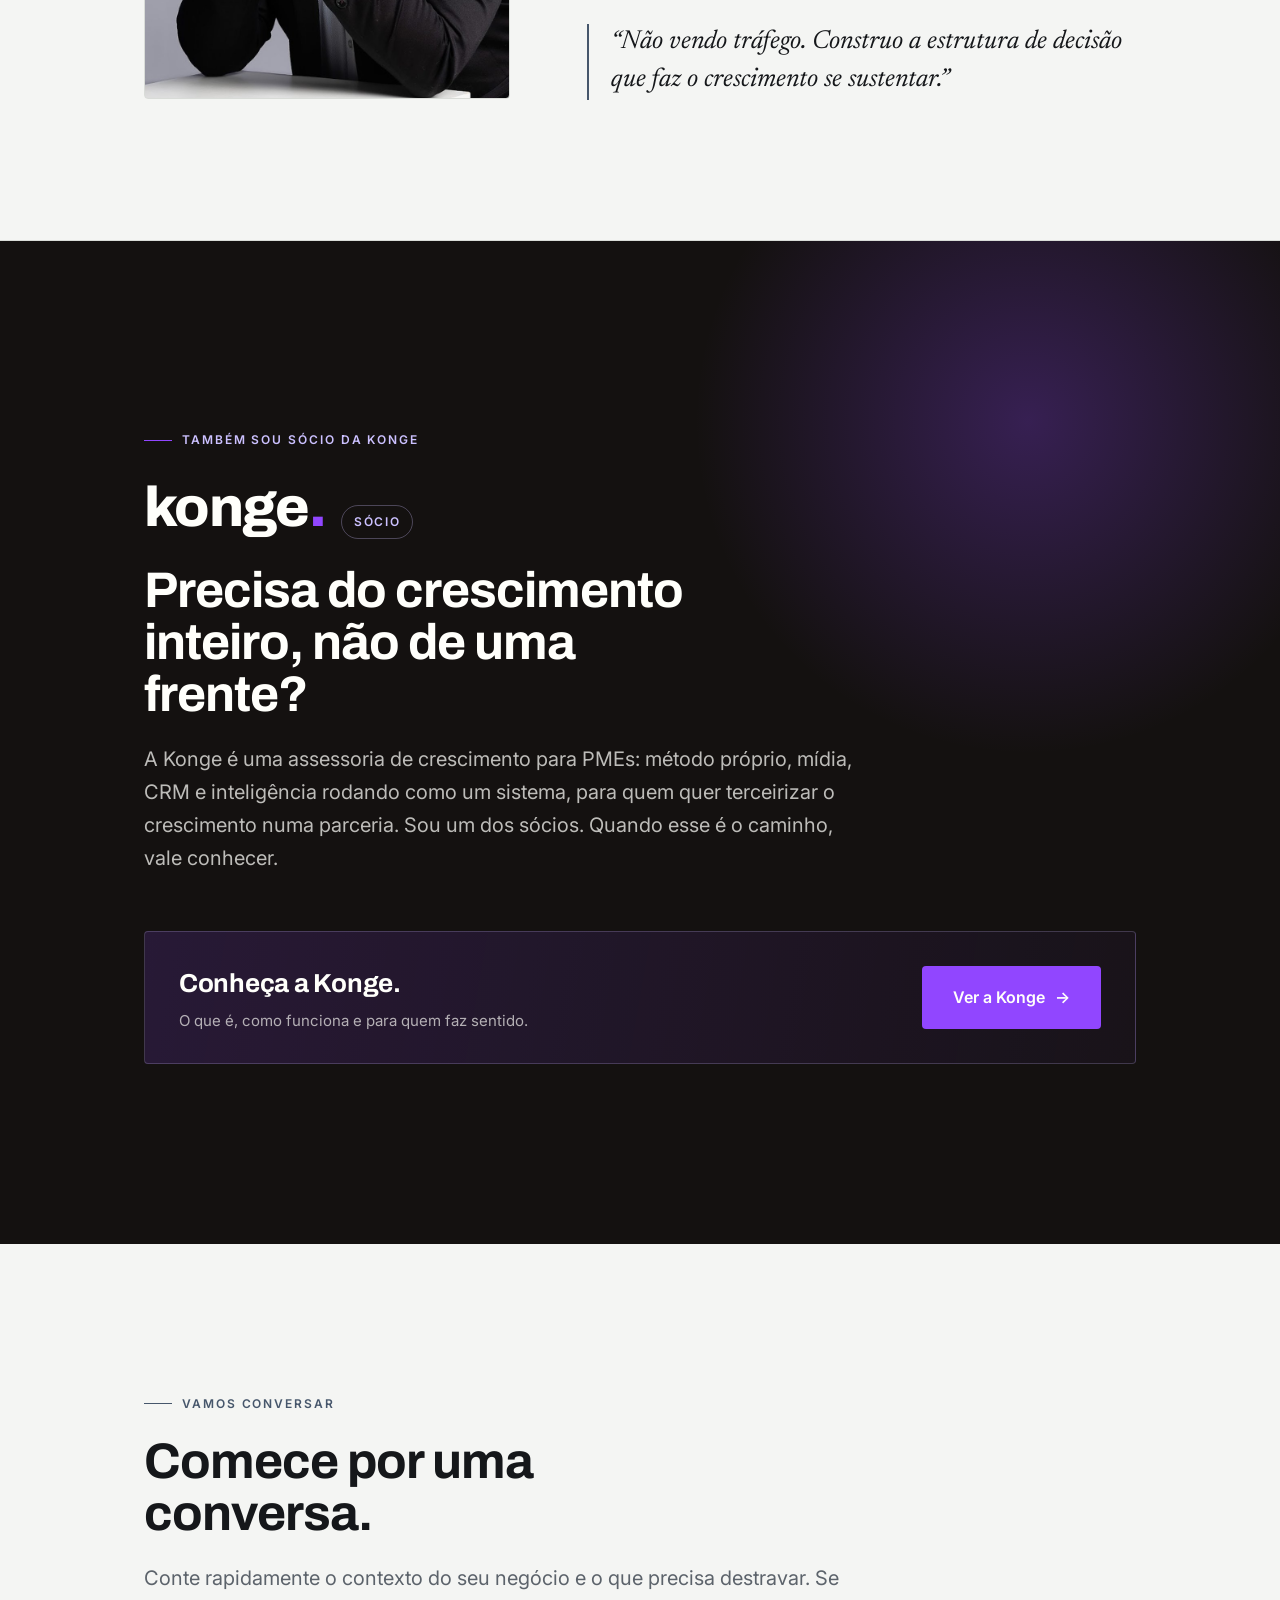
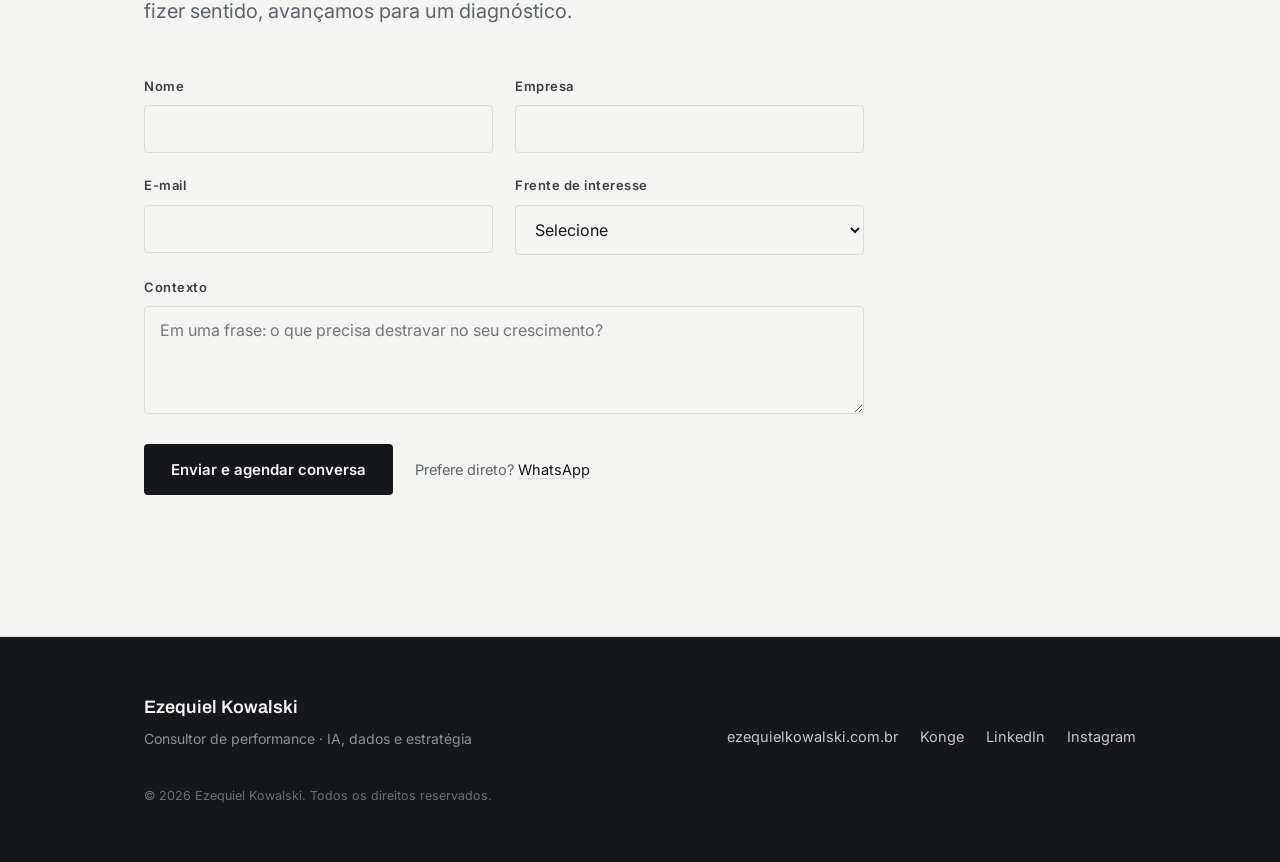
==== commit b6deabbe: "Add files via upload" ====
--- a/consultoria.html
+++ b/consultoria.html
@@ -3,418 +3,16 @@
 <head>
   <meta charset="UTF-8" />
   <meta name="viewport" content="width=device-width, initial-scale=1.0" />
-
-  <!-- ============================================================
-       META / SEO
-  ============================================================ -->
-  <title>Consultoria por projeto | Ezequiel Kowalski</title>
-  <meta name="description" content="Consultoria de performance por projeto: overview técnico de mídia paga, análise de contas (Google Ads, GA4) e infraestrutura de IA com Claude. Escopo fechado, entregável definido." />
-  <meta name="author" content="Ezequiel Kowalski" />
-  <meta name="robots" content="index, follow, max-image-preview:large" />
-  <meta name="theme-color" content="#15171A" />
-  <link rel="canonical" href="https://ezequielkowalski.com.br/consultoria" />
-
-  <!-- Open Graph -->
-  <meta property="og:type" content="website" />
-  <meta property="og:site_name" content="Ezequiel Kowalski" />
-  <meta property="og:title" content="Consultoria por projeto | Ezequiel Kowalski" />
-  <meta property="og:description" content="Projetos de escopo fechado: diagnóstico técnico de mídia, análise de contas e infraestrutura de IA com Claude." />
-  <meta property="og:url" content="https://ezequielkowalski.com.br/consultoria" />
-  <meta property="og:image" content="https://ezequielkowalski.com.br/og-image.png" />
-  <meta property="og:image:width" content="1200" />
-  <meta property="og:image:height" content="630" />
-  <meta property="og:locale" content="pt_BR" />
-
-  <!-- Twitter / X -->
-  <meta name="twitter:card" content="summary_large_image" />
-  <meta name="twitter:title" content="Consultoria por projeto | Ezequiel Kowalski" />
-  <meta name="twitter:description" content="Projetos de escopo fechado: diagnóstico técnico de mídia, análise de contas e infraestrutura de IA com Claude." />
-  <meta name="twitter:image" content="https://ezequielkowalski.com.br/og-image.png" />
-
+  <title>Ezequiel Kowalski</title>
+  <link rel="canonical" href="https://ezequielkowalski.com.br/" />
+  <meta name="robots" content="noindex, follow" />
+  <!-- Página de consultoria consolidada na home. Redireciona para a raiz. -->
+  <meta http-equiv="refresh" content="0; url=index.html" />
   <link rel="icon" type="image/svg+xml" href="favicon.svg" />
-
-  <!-- Dados estruturados: serviços de consultoria -->
-  <script type="application/ld+json">
-  {
-    "@context": "https://schema.org",
-    "@type": "ProfessionalService",
-    "name": "Ezequiel Kowalski — Consultoria por projeto",
-    "url": "https://ezequielkowalski.com.br/consultoria",
-    "image": "https://ezequielkowalski.com.br/og-image.png",
-    "description": "Consultoria de performance e infraestrutura de IA por projeto, com escopo fechado e entregável definido.",
-    "areaServed": "BR",
-    "provider": {
-      "@type": "Person",
-      "name": "Ezequiel Kowalski",
-      "url": "https://ezequielkowalski.com.br/"
-    },
-    "hasOfferCatalog": {
-      "@type": "OfferCatalog",
-      "name": "Frentes de consultoria",
-      "itemListElement": [
-        {
-          "@type": "OfferCatalog",
-          "name": "Performance e mídia",
-          "itemListElement": [
-            { "@type": "Offer", "itemOffered": { "@type": "Service", "name": "Overview técnico de mídia paga" } },
-            { "@type": "Offer", "itemOffered": { "@type": "Service", "name": "Análise de contas (Google Ads, GA4)" } },
-            { "@type": "Offer", "itemOffered": { "@type": "Service", "name": "Direção estratégica pontual" } }
-          ]
-        },
-        {
-          "@type": "OfferCatalog",
-          "name": "Infraestrutura de IA com Claude",
-          "itemListElement": [
-            { "@type": "Offer", "itemOffered": { "@type": "Service", "name": "Orquestração de integrações" } },
-            { "@type": "Offer", "itemOffered": { "@type": "Service", "name": "Relatórios inteligentes com infraestrutura própria" } },
-            { "@type": "Offer", "itemOffered": { "@type": "Service", "name": "Assessoria de IA aplicada à decisão" } }
-          ]
-        }
-      ]
-    }
-  }
-  </script>
-
-  <!-- Fontes -->
-  <link rel="preconnect" href="https://fonts.googleapis.com" />
-  <link rel="preconnect" href="https://fonts.gstatic.com" crossorigin />
-  <link href="https://fonts.googleapis.com/css2?family=Archivo:wght@500;600;700;800&family=Inter:wght@400;500;600&family=Newsreader:ital,opsz,wght@1,18..72,400;1,18..72,500&display=swap" rel="stylesheet" />
-
-  <link rel="stylesheet" href="style.css" />
-
-  <!-- Estilo exclusivo desta página: cabeçalho de cada pilar.
-       Escopo isolado (classes .pilar*) — não afeta o restante do site. -->
-  <style>
-    .pilar { margin-top: 3.5rem; }
-    .pilar:first-of-type { margin-top: 2.5rem; }
-    .pilar .grid-3 { margin-top: 1.5rem; }
-    .pilar__title {
-      font-family: 'Archivo', system-ui, sans-serif;
-      font-weight: 700;
-      font-size: clamp(1.5rem, 3.2vw, 2rem);
-      line-height: 1.12;
-      margin: 0 0 .35rem;
-    }
-    .pilar__lead {
-      font-family: 'Inter', system-ui, sans-serif;
-      font-size: 1.02rem;
-      line-height: 1.55;
-      opacity: .72;
-      max-width: 54ch;
-      margin: 0;
-    }
-  </style>
 </head>
-
 <body>
-  <a class="skip-link" href="#hero">Pular para o conteúdo</a>
-
-  <!-- ============================================================
-       CABEÇALHO / NAVEGAÇÃO
-       Links para seções da home apontam para index.html#...,
-       pois aqui é uma página separada.
-  ============================================================ -->
-  <header class="nav" id="topo">
-    <div class="wrap nav__inner">
-      <a class="brand" href="index.html" aria-label="Ezequiel Kowalski — início">
-        <span class="brand__mark" aria-hidden="true">EK</span>
-        <span class="brand__name">Ezequiel Kowalski</span>
-      </a>
-
-      <nav class="nav__links" aria-label="Navegação principal">
-        <a href="index.html">Início</a>
-        <a href="#frentes">Frentes</a>
-        <a href="#como">Como funciona</a>
-        <a href="#konge">Estrutura</a>
-        <a class="nav__cta" href="#contato">Conversar</a>
-      </nav>
-
-      <button class="nav__toggle" aria-expanded="false" aria-controls="menu-mobile" aria-label="Abrir menu">
-        <span></span><span></span>
-      </button>
-    </div>
-
-    <nav class="nav__mobile" id="menu-mobile" aria-label="Navegação mobile">
-      <a href="index.html">Início</a>
-      <a href="#frentes">Frentes</a>
-      <a href="#como">Como funciona</a>
-      <a href="#konge">Estrutura</a>
-      <a href="#contato">Conversar</a>
-    </nav>
-  </header>
-
-  <main>
-    <!-- ============================================================
-         HERO  —  voz de projeto pontual (distinta da home)
-    ============================================================ -->
-    <section class="hero" id="hero">
-      <div class="wrap">
-        <p class="eyebrow reveal">Consultoria · projetos de escopo fechado</p>
-
-        <h1 class="hero__title reveal">
-          Nem todo crescimento<br class="hero__br" />
-          pede uma operação inteira.<br class="hero__br" />
-          <span class="hero__title-accent">Às vezes pede uma decisão.</span>
-        </h1>
-
-        <p class="hero__lead reveal">
-          Para quem precisa de um overview técnico, uma infraestrutura que conecte os dados
-          ou uma direção bem fundamentada — sem entrar numa operação contínua. Projetos curtos,
-          com começo, meio e entregável. A mesma cabeça de sistema da estratégia,
-          aplicada a um problema específico.
-        </p>
-
-        <div class="hero__actions reveal">
-          <a class="btn btn--primary" href="#contato">Falar sobre um projeto</a>
-          <a class="btn btn--ghost" href="#frentes">Ver as frentes</a>
-        </div>
-      </div>
-
-      <div class="axis-tag" aria-hidden="true">
-        <span class="axis-tag__dot"></span>
-        <span class="axis-tag__label">consultoria</span>
-      </div>
-    </section>
-
-    <!-- ============================================================
-         FRENTES  —  dois pilares, projetos de escopo fechado dentro
-    ============================================================ -->
-    <section class="section frentes" id="frentes">
-      <div class="wrap">
-        <p class="eyebrow">Frentes de consultoria</p>
-        <h2 class="section__title">Duas frentes, um critério.</h2>
-        <p class="section__lead">
-          Cada projeto tem escopo definido e um entregável claro. Não é pacote de tarefas:
-          é a decisão de quem é dono do critério, aplicada onde o seu negócio precisa destravar.
-        </p>
-
-        <!-- PILAR 1 -->
-        <div class="pilar">
-          <p class="eyebrow">Pilar 01</p>
-          <h3 class="pilar__title">Performance e mídia</h3>
-          <p class="pilar__lead">O diagnóstico técnico: ler a conta, achar o gargalo, apontar a direção.</p>
-
-          <div class="grid-3">
-            <article class="card">
-              <span class="card__num">01</span>
-              <h3 class="card__title">Overview técnico de mídia paga</h3>
-              <p>Auditoria da estrutura de conta em Meta e Google: o que está montado errado, o que drena verba, o que escala. Entregável: diagnóstico com prioridades.</p>
-            </article>
-            <article class="card">
-              <span class="card__num">02</span>
-              <h3 class="card__title">Análise de contas (Ads, GA4)</h3>
-              <p>Review de performance com critério em Google Ads e Google Analytics. Entregável: leitura do que move e do que trava o resultado, sem achismo.</p>
-            </article>
-            <article class="card">
-              <span class="card__num">03</span>
-              <h3 class="card__title">Direção estratégica pontual</h3>
-              <p>Plano de prioridades para um momento específico: onde investir, o que cortar, em que ordem. Entregável: direção objetiva e acionável.</p>
-            </article>
-          </div>
-        </div>
-
-        <!-- PILAR 2 -->
-        <div class="pilar">
-          <p class="eyebrow">Pilar 02</p>
-          <h3 class="pilar__title">Infraestrutura de IA com Claude</h3>
-          <p class="pilar__lead">IA como infraestrutura que sua empresa controla — fora do hype de automação genérica.</p>
-
-          <div class="grid-3">
-            <article class="card">
-              <span class="card__num">01</span>
-              <h3 class="card__title">Orquestração de integrações</h3>
-              <p>Conectar plataformas de anúncios, CRM e Drive num fluxo único, do criativo ao resultado, sem pontos cegos. Entregável: a infraestrutura rodando.</p>
-            </article>
-            <article class="card">
-              <span class="card__num">02</span>
-              <h3 class="card__title">Relatórios inteligentes com infra própria</h3>
-              <p>Dashboards e relatórios que a empresa controla, conectando dados e IA para leitura contínua. Entregável: o sistema de relatório montado e seu.</p>
-            </article>
-            <article class="card">
-              <span class="card__num">03</span>
-              <h3 class="card__title">Assessoria de IA aplicada à decisão</h3>
-              <p>IA de fronteira para diagnóstico e estratégia: onde investir, o que priorizar, o que cortar. Entregável: a operação decidindo melhor e mais rápido.</p>
-            </article>
-          </div>
-        </div>
-
-        <p class="metodo__bridge">
-          Construído sobre o <strong>Claude</strong>, do estratégico ao operacional.
-          <a href="#contato">Falar sobre um projeto →</a>
-        </p>
-      </div>
-    </section>
-
-    <!-- ============================================================
-         COMO FUNCIONA  —  formato de entrega
-    ============================================================ -->
-    <section class="section metodo" id="como">
-      <div class="wrap">
-        <p class="eyebrow">Como funciona</p>
-        <h2 class="section__title">Escopo fechado, do início ao fim.</h2>
-        <p class="section__lead">
-          Sem mensalidade aberta e sem escopo que cresce no escuro. Cada projeto começa por uma
-          conversa e termina num entregável definido.
-        </p>
-
-        <ol class="steps">
-          <li class="step">
-            <span class="step__num">01</span>
-            <div class="step__body">
-              <h3 class="step__title">Conversa de escopo</h3>
-              <p>Entender o problema e fechar o que entra no projeto: objetivo, prazo e entregável. Você sabe exatamente o que vai receber antes de começar.</p>
-            </div>
-          </li>
-          <li class="step">
-            <span class="step__num">02</span>
-            <div class="step__body">
-              <h3 class="step__title">Imersão e diagnóstico</h3>
-              <p>Acesso aos dados, contas e ferramentas. Leitura técnica do que existe, com a cabeça de sistema que separa o que gera receita do que só consome verba.</p>
-            </div>
-          </li>
-          <li class="step">
-            <span class="step__num">03</span>
-            <div class="step__body">
-              <h3 class="step__title">Entrega</h3>
-              <p>O documento, o sistema ou a direção, prontos para usar. Com começo, meio e fim — não uma dependência que se arrasta.</p>
-            </div>
-          </li>
-        </ol>
-      </div>
-    </section>
-
-    <!-- ============================================================
-         KONGE  —  ponto de virada para execução contínua
-         Mesmo bloco escuro da home (roxo só aqui).
-    ============================================================ -->
-    <section class="section engine" id="konge">
-      <div class="wrap">
-        <p class="eyebrow eyebrow--light">A estrutura de execução</p>
-
-        <div class="engine__brand">
-          <span class="engine__wordmark">konge<span class="engine__dot">.</span></span>
-          <span class="engine__brand-tag">sócio &amp; co-arquiteto</span>
-        </div>
-
-        <h2 class="section__title section__title--light">Quando o projeto pede execução contínua.</h2>
-        <p class="section__lead section__lead--light">
-          Às vezes o diagnóstico revela que o negócio precisa de operação rodando, não de um projeto
-          pontual. Quando esse é o caso, sou sócio da <strong>Konge</strong>, a estrutura de mídia paga,
-          CRM e tecnologia que executa no mesmo padrão que ajudei a construir. A passagem do projeto
-          para a operação acontece sem terceirizar para o desconhecido.
-        </p>
-
-        <div class="engine__scp">
-          <p class="engine__scp-eyebrow">O motor de execução · SCP</p>
-          <p class="engine__scp-text">
-            A operação contínua roda sobre o <strong>SCP, Sistema de Crescimento Previsível</strong>:
-            o método estruturado para transformar investimento em marketing em crescimento constante.
-          </p>
-          <ul class="scp-pillars" aria-label="Etapas do SCP">
-            <li><span class="scp-pillars__n">01</span> Diagnóstico</li>
-            <li><span class="scp-pillars__n">02</span> Estratégia</li>
-            <li><span class="scp-pillars__n">03</span> Execução integrada</li>
-            <li><span class="scp-pillars__n">04</span> Inteligência contínua</li>
-          </ul>
-        </div>
-
-        <div class="engine__cta">
-          <div class="engine__cta-text">
-            <p class="engine__cta-title">Veja a estrutura por dentro.</p>
-            <p class="engine__cta-sub">Como a Konge opera o crescimento das empresas que atende.</p>
-          </div>
-          <a class="btn btn--purple btn--lg" href="https://www.konge.com.br/" target="_blank" rel="noopener">
-            Conhecer a Konge
-            <span aria-hidden="true">→</span>
-          </a>
-        </div>
-      </div>
-    </section>
-
-    <!-- ============================================================
-         CONTATO  —  mesmo formulário/Formspree da home
-    ============================================================ -->
-    <section class="section contato" id="contato">
-      <div class="wrap">
-        <p class="eyebrow">Vamos conversar</p>
-        <h2 class="section__title">Tem um projeto em mente?</h2>
-        <p class="section__lead">
-          Conte rapidamente o contexto e o que precisa destravar. Se fizer sentido, fechamos o escopo.
-        </p>
-
-        <form class="form" action="https://formspree.io/f/mwvjqpdy" method="POST" novalidate>
-          <input type="text" name="_gotcha" class="hp" tabindex="-1" autocomplete="off" aria-hidden="true" />
-          <input type="hidden" name="_subject" value="Novo contato — Consultoria por projeto (ezequielkowalski.com.br)" />
-
-          <div class="form__row">
-            <label class="field">
-              <span class="field__label">Nome</span>
-              <input type="text" name="nome" required autocomplete="name" />
-            </label>
-            <label class="field">
-              <span class="field__label">Empresa</span>
-              <input type="text" name="empresa" autocomplete="organization" />
-            </label>
-          </div>
-
-          <div class="form__row">
-            <label class="field">
-              <span class="field__label">E-mail</span>
-              <input type="email" name="email" required autocomplete="email" />
-            </label>
-            <label class="field">
-              <span class="field__label">Tipo de projeto</span>
-              <select name="projeto">
-                <option value="">Selecione</option>
-                <option>Overview técnico de mídia paga</option>
-                <option>Análise de contas (Ads, GA4)</option>
-                <option>Direção estratégica pontual</option>
-                <option>Orquestração de integrações</option>
-                <option>Relatórios inteligentes com IA</option>
-                <option>Assessoria de IA para decisão</option>
-                <option>Ainda não sei / quero conversar</option>
-              </select>
-            </label>
-          </div>
-
-          <label class="field">
-            <span class="field__label">Contexto do projeto</span>
-            <textarea name="desafio" rows="4" placeholder="Em uma frase: o que precisa destravar?"></textarea>
-          </label>
-
-          <div class="form__footer">
-            <button type="submit" class="btn btn--primary">Enviar e conversar</button>
-            <p class="form__alt">
-              Prefere direto?
-              <a href="https://wa.me/5547984792244" target="_blank" rel="noopener">WhatsApp</a>
-            </p>
-          </div>
-
-          <p class="form__status" role="status" aria-live="polite" hidden></p>
-        </form>
-      </div>
-    </section>
-  </main>
-
-  <!-- ============================================================
-       RODAPÉ
-  ============================================================ -->
-  <footer class="footer">
-    <div class="wrap footer__inner">
-      <div>
-        <p class="footer__name">Ezequiel Kowalski</p>
-        <p class="footer__role">Consultoria de performance e estratégia de crescimento</p>
-      </div>
-      <div class="footer__links">
-        <a href="index.html">Início</a>
-        <a href="https://www.konge.com.br/" target="_blank" rel="noopener">Sócio @ Konge</a>
-        <a href="https://www.linkedin.com/in/ezequielkc/" target="_blank" rel="noopener">LinkedIn</a>
-        <a href="https://www.instagram.com/ezequielkowalski/" target="_blank" rel="noopener">Instagram</a>
-      </div>
-      <p class="footer__copy">© <span id="ano">2026</span> Ezequiel Kowalski. Todos os direitos reservados.</p>
-    </div>
-  </footer>
-
-  <script src="main.js" defer></script>
+  <p>Esta página foi consolidada na home. Redirecionando…
+     <a href="index.html">Clique aqui se nada acontecer.</a></p>
+  <script>window.location.replace("index.html");</script>
 </body>
 </html>
